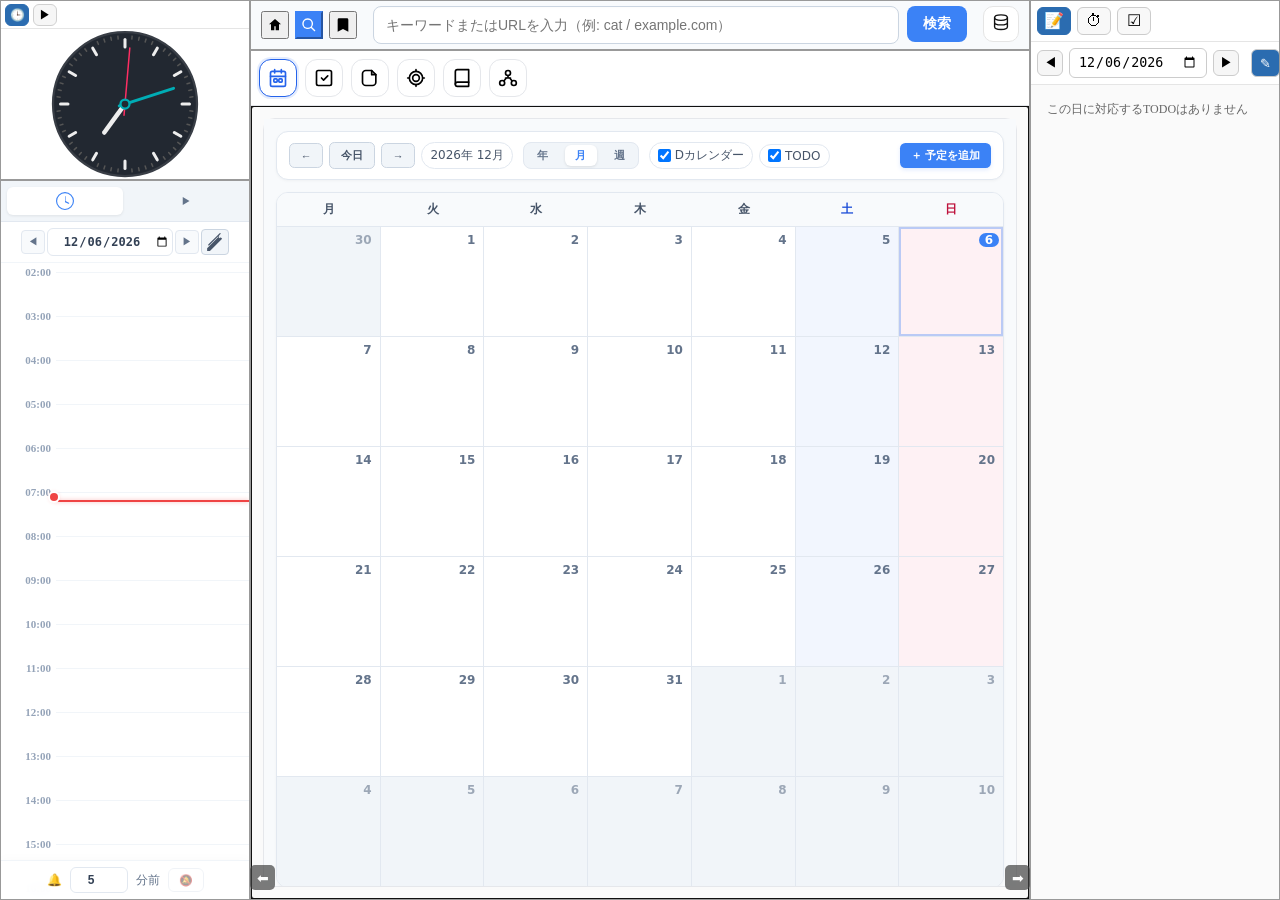
==== index.html @ 236e6b8e "最初のコミット" ====
<!DOCTYPE html>

<html lang="ja">
<head>
<meta charset="utf-8"/>
<title>🍄 WorkSpace 🍄</title>
<meta content="width=device-width, initial-scale=1" name="viewport"/>

<link href="./css/05-data-popover.css" rel="stylesheet"/>
<link href="./css/04-e-frame.css" rel="stylesheet"/>
<link href="./css/03-c-d-frame.css" rel="stylesheet"/>
<link href="./css/02-a-b-frame.css" rel="stylesheet"/>
<link href="./css/01-layout.css" rel="stylesheet"/>
<link href="./css/common-scroll.css" rel="stylesheet"/>
</head>
<body>
<!-- 左（A/B） -->
<div class="sidebar-left">
<!-- Aフレーム：時計／動画 切替 -->
<div class="frame a-frame" id="AFrame">
<div class="a-tabs">
<button class="a-tab active" id="aTabClock" title="時計">🕒</button>
<button class="a-tab" id="aTabVideo" title="動画">▶︎</button>
<div class="a-spacer"></div>
<!-- YouTube コントロール（YouTube時のみ表示/有効化） -->
<div class="player-ctrls" id="ytCtrls">
<!-- 前へ（左向き） -->
<button aria-label="前へ" class="ctrl-btn" id="ytPrev" title="前へ" type="button">
<svg height="14" viewbox="0 0 24 24" width="14"><path d="M6 5h2v14H6V5zm3 7 9 7V5l-9 7z" fill="currentColor"></path></svg>
</button>
<!-- 次へ（右向き） -->
<button aria-label="次へ" class="ctrl-btn" id="ytNext" title="次へ" type="button">
<svg height="14" viewbox="0 0 24 24" width="14"><path d="M18 5h-2v14h2V5zm-3 7-9-7v14l9-7z" fill="currentColor"></path></svg>
</button>
<button aria-label="ループ" class="ctrl-btn" id="ytLoop" title="ループ OFF" type="button">↻</button>
<button aria-label="再読込" class="ctrl-btn" id="ytReload" title="再読込" type="button">⟳</button>
</div>
<!-- 動画URLフォーム（動画タブ時のみ表示） -->
<form autocomplete="off" class="a-vid-form" id="aVidForm">
<input id="aVidUrl" placeholder="動画URL" type="text"/>
<button title="表示" type="submit">表示</button>
</form>
</div>
<div class="a-panels">
<!-- 時計パネル -->
<div class="a-panel" id="panelClock">
<div class="a-panel-inner">
<div class="clock">
<svg aria-label="Analog Clock" class="clock-svg" viewbox="0 0 100 100">
<circle cx="50" cy="50" fill="#222831" r="48" stroke="#393E46" stroke-width="1.5"></circle>
<g id="hour-ticks">
<g transform="translate(50,50)">
<rect fill="#EEEEEE" height="7" rx="1" width="2" x="-1" y="-44"></rect>
<g></g> </g>
</g>
<g id="minute-ticks"></g>
<g class="hands" transform="translate(50,50)">
<rect fill="#EEEEEE" height="28" id="hour-hand" rx="1.5" width="3" x="-1.5" y="-25"></rect>
<rect fill="#00ADB5" height="40" id="minute-hand" rx="1" width="2" x="-1" y="-35"></rect>
<rect fill="#FF2E63" height="46" id="second-hand" rx="0.5" width="1" x="-0.5" y="-38"></rect>
<circle cx="0" cy="0" fill="#222831" r="3" stroke="#00ADB5" stroke-width="1.5"></circle>
</g>
</svg>
</div>
</div>
</div>
<!-- 動画パネル -->
<div class="a-panel" hidden="" id="panelVideo">
<div class="video-wrap" id="aVideoWrap">
<div class="video-box" id="aVideoBox">
<iframe allow="accelerometer; autoplay; clipboard-write; encrypted-media; gyroscope; picture-in-picture; web-share" allowfullscreen="" id="aVideoIframe" referrerpolicy="strict-origin-when-cross-origin" title="Embedded Video"></iframe>
</div>
</div>
</div>
</div>
</div>
<!-- Bフレーム：タブ（動画ブックマーク / タイムスケジュール） -->
<div class="frame" id="BFrame">
<div class="b-tabs">
<button class="b-tab" id="bTabSchedule" title="タイムスケジュール">
<svg fill="currentColor" height="18" viewbox="0 0 16 16" width="18" xmlns="http://www.w3.org/2000/svg">
<path d="M8 3.5a.5.5 0 0 1 .5.5v4l3 1.5a.5.5 0 0 1-.5.866L8 9V4a.5.5 0 0 1 .5-.5z"></path>
<path d="M8 16A8 8 0 1 0 8 0a8 8 0 0 0 0 16zM1 8a7 7 0 1 1 14 0A7 7 0 0 1 1 8z"></path>
</svg>
</button>
<button class="b-tab active" id="bTabVideos" title="動画ブックマーク">
<svg fill="currentColor" height="18" viewbox="0 0 16 16" width="18" xmlns="http://www.w3.org/2000/svg">
<path d="M6 4.5v7l6-3.5-6-3.5z"></path>
</svg>
</button>
</div>
<!-- 動画ブックマーク（Bフレームの中） -->
<div class="b-panel show" id="bPanelVideos">
<div class="vb-head">
<span aria-label="動画ブックマーク" title="動画ブックマーク">🎬</span>
<strong style="font-size:13px;">動画ブックマーク</strong>
<button class="manage-btn" id="openVideoBmManager">管理を開く</button>
</div>
<div class="vb-list" id="bVideoList"></div>
</div>
<!-- タイムスケジュール（Bフレームの中） -->
<div class="b-panel" id="bPanelSchedule">
<div class="timeline-wrap">
<div class="timeline-body">
<div class="timeline-head">
<button class="nav-day" id="tlPrev" title="前の日">◀</button>
<input id="tlDate" type="date"/>
<button class="nav-day" id="tlNext" title="次の日">▶</button>
<div class="head-spacer"></div>
<button class="open-schedule" id="openScheduleEditor" title="予定を入力">
<svg fill="currentColor" height="18" viewbox="0 0 16 16" width="18" xmlns="http://www.w3.org/2000/svg">
<path d="M12.854.146a.5.5 0 0 1 .11.638l-.057.07L2.707 11H2v-.707l10.146-10.147a.5.5 0 0 1 .708 0zM11.207 2L13 3.793 12.207 4.586 10.414 2.793 11.207 2zM1 13.5V16h2.5L14.354 5.146l-2.5-2.5L1 13.5z"></path>
</svg>
</button>
</div>
<div class="timeline-grid" id="tlGrid"><!-- JSで描画 --></div>
<!-- 通知フッター（Bフレーム下部に固定） -->
<div class="timeline-footer" id="tlFooter">
<span aria-hidden="true" class="bell">🔔</span>
<input id="notifyLead" max="120" min="0" step="1" title="何分前に通知するか" type="number" value="5"/>
<span class="unit">分前</span>
<button aria-pressed="true" class="primary" id="notifyToggle" title="通知のオン/オフ">🔔</button>
</div>
</div>
</div>
</div>
</div>
</div>
<!-- 中央（C/D） -->
<div class="center">
<!-- C：検索/ブックマーク -->
<div class="frame frame-c">
<div class="tabs">
<button class="tab" id="tabHome" title="ホーム">
<!-- house icon -->
<svg fill="currentColor" height="16" viewbox="0 0 24 24" width="16" xmlns="http://www.w3.org/2000/svg">
<path d="M12 3l9 8h-3v9h-5v-6H11v6H6v-9H3z"></path>
</svg>
</button>
<button class="tab active" id="tabSearch" title="検索">
<svg fill="currentColor" height="16" viewbox="0 0 24 24" width="16" xmlns="http://www.w3.org/2000/svg">
<path d="M10 2a8 8 0 0 1 6.32 12.906l5.387 5.387-1.414 1.414-5.387-5.387A8 8 0 1 1 10 2zm0 2a6 6 0 1 0 0 12 6 6 0 0 0 0-12z"></path>
</svg>
</button>
<button class="tab" id="tabBm" title="ブックマーク">
<svg fill="currentColor" height="16" viewbox="0 0 24 24" width="16" xmlns="http://www.w3.org/2000/svg">
<path d="M6 2a2 2 0 0 0-2 2v18l8-4 8 4V4a2 2 0 0 0-2-2H6z"></path>
</svg>
</button>
</div>
<!-- 検索モード -->
<div class="search-area" id="searchArea">
<form class="grow" id="searchForm" style="display:flex;gap:8px">
<input id="searchInput" placeholder="キーワードまたはURLを入力（例: cat / example.com）" type="text">
<button type="submit">検索</button>
</input></form>
</div>
<!-- ===== ツールバー追記（HTML） ===== -->
<button aria-controls="cDataPopover" aria-expanded="false" aria-haspopup="true" class="icon-btn" id="cDataBtn" title="データ（バックアップ/共有）">
<!-- データ/スタック風アイコン（22px） -->
<svg aria-hidden="true" height="22" viewbox="0 0 24 24" width="22" xmlns="http://www.w3.org/2000/svg">
<ellipse cx="12" cy="5" fill="none" rx="7" ry="3" stroke="currentColor" stroke-width="1.5"></ellipse>
<path d="M19 5v5c0 1.66-3.13 3-7 3s-7-1.34-7-3V5m14 5v5c0 1.66-3.13 3-7 3s-7-1.34-7-3v-5" fill="none" stroke="currentColor" stroke-width="1.5"></path>
</svg>
</button>
<div aria-modal="false" class="data-popover" hidden="" id="cDataPopover" role="dialog">
<div class="dp-section">
<div class="dp-title">バックアップ &amp; 復元（A案）</div>
<div class="dp-row">
<button aria-label="JSONを書き出し" class="dp-btn" data-act="export">
<span class="dp-icn">⬇</span>
<span>バックアップ</span>
</button>
<button aria-label="JSONから復元" class="dp-btn" data-act="import">
<span class="dp-icn">⬆</span>
<span>復元</span>
</button>
<input accept="application/json" hidden="" id="cImportFile" type="file"/>
</div>
</div>
<div class="dp-section">
<div class="dp-title">クラウド同期（B案）</div>
<div aria-label="同期プロファイル" class="dp-tabs" role="tablist">
<button aria-selected="true" class="dp-tab is-active" data-prof="work" role="tab">仕事</button>
<button aria-selected="false" class="dp-tab" data-prof="private" role="tab">プライベート</button>
</div>
<div class="dp-row">
<button class="dp-btn" data-act="pick">同期フォルダ</button>
<button class="dp-btn" data-act="save">保存</button>
<button class="dp-btn" data-act="load">読み込み</button>
<label class="dp-check"><input data-act="autosave" type="checkbox"/> 自動保存</label>
</div>
<div class="dp-note">選択したフォルダに <code>workspace-data.work.json</code> / <code>workspace-data.private.json</code> を作成します。</div>
</div>
</div>
<!-- ブックマークモード -->
<div class="bm-area grow" id="bmArea">
<div class="bm-rail" id="bmRail"></div>
<button class="manage-btn" id="openManager">管理を開く</button>
</div>
</div>
<!-- D：結果表示 -->
<div class="frame frame-d" id="resultPanel">
<div class="placeholder" id="placeholder">…</div>
<iframe class="result-frame" id="dFrame" src="dframe.html?compact=1"></iframe>
<iframe class="result-frame" id="cseFrame" src="./results.html"></iframe>
<iframe class="result-frame" id="pageFrame"></iframe>
</div>
</div>
<!-- 右（E） -->
<div class="sidebar-right">
<div class="frame" id="EFrame" style="display:grid;grid-template-rows:auto 1fr;overflow:hidden;">
<!-- ヘッダ（◀ 日付 ▶ ✎） -->
<div class="e-head" style="display:flex;align-items:center;gap:6px;padding:6px;border-bottom:1px solid #e5e5e5;background:#fff;position:sticky;top:0;z-index:1">
<button id="todoPrev" style="width:26px;height:26px;border:1px solid #ccc;border-radius:6px;background:#f6f6f6;cursor:pointer" title="前日">◀</button>
<input id="todoDate" style="height:28px;padding:0 8px;border:1px solid #ccc;border-radius:6px" type="date"/>
<button id="todoNext" style="width:26px;height:26px;border:1px solid #ccc;border-radius:6px;background:#f6f6f6;cursor:pointer" title="翌日">▶</button>
<div style="margin-left:auto"></div>
<button id="openTodoEditor" style="height:28px;padding:0 8px;border:1px solid #ccc;border-radius:6px;background:#2b6cb0;color:#fff;cursor:pointer" title="TODO追加">✎</button>
</div>
<!-- タブ：TODO / タイマー -->
<div class="e-tabs">
<button aria-label="TODO" class="e-tab active" id="eTabTodo" title="TODO">📝</button>
<button aria-label="Timer" class="e-tab" id="eTabTimer" title="タイマー">⏱</button>
<button aria-label="Checklist" class="e-tab" id="eTabChecklist" title="チェックリスト">☑</button>
</div>
<!-- TODOパネル（ツールバー＋リスト） -->
<div id="todoPanel" style="display:grid;grid-template-rows:auto 1fr;overflow:auto;background:#fafafa;">
<div class="todo-toolbar">
<button id="todoPrev2" style="width:26px;height:26px;border:1px solid #ccc;border-radius:6px;background:#f6f6f6;cursor:pointer" title="前日">◀</button>
<input id="todoDate2" style="height:28px;padding:0 8px;border:1px solid #ccc;border-radius:6px" type="date"/>
<button id="todoNext2" style="width:26px;height:26px;border:1px solid #ccc;border-radius:6px;background:#f6f6f6;cursor:pointer" title="翌日">▶</button>
<div style="margin-left:auto"></div>
<button id="openTodoEditor2" style="height:28px;padding:0 8px;border:1px solid #ccc;border-radius:6px;background:#2b6cb0;color:#fff;cursor:pointer" title="TODO追加">✎</button>
</div>
<!-- リスト本体（描画先は従来と同じ #todoList のまま） -->
<div id="todoList" style="overflow:auto;padding:8px;background:#fafafa"></div>
</div>
<!-- タイマーパネル（ドーナツ版） -->
<div id="timerPanel" style="display:none;">
<!-- タイマー内モード切替（TODO/タイマー切替の直下） -->
<div class="t-subtabs" id="timerModeTabs">
<button class="subtab active" id="tModeBtnNormal" title="ノーマル">⏱</button>
<button class="subtab" id="tModeBtnPomo" title="ポモドーロ">🍅</button>
<button class="subtab" id="tModeBtnReg" title="登録（順番実行）">📋</button>
</div>
<div class="t-wrap">
<div class="t-progress">
<svg aria-hidden="true" class="t-svg" viewbox="0 0 120 120">
<!-- 外側（全体） -->
<circle class="tp-bg" cx="60" cy="60" id="tpBg" r="52"></circle>
<circle class="tp-fg" cx="60" cy="60" id="tpFg" r="52"></circle>
<!-- 内側（区間）※中心は 60/60 に統一 -->
<circle cx="60" cy="60" fill="none" id="tpInnerBg" r="42" stroke="#eee" stroke-width="6"></circle>
<circle cx="60" cy="60" fill="none" id="tpInnerFg" r="42" stroke="#2b6cb0" stroke-linecap="round" stroke-width="6"></circle>
</svg>
<!-- 中央の3行（全体 / 区間） -->
<div class="t-remaining" id="tRemainWrap">
<div class="t-time-eta" id="tEta"></div> <!-- ← 追加：終了予定時刻 -->
<div class="t-time-main" id="tTimeMain">00:00</div>
<div class="t-time-sub" id="tTimeSub"></div>
</div>
</div>
<div aria-live="polite" id="currentTaskName"></div>
<!-- ポモドーロの状態表示 -->
<div aria-live="polite" class="pomo-status" id="pomoStatus">
<!-- JSで中身を差し込みます -->
</div>
<div class="t-controls">
<input id="tMinutes" max="600" min="0" step="1" type="number" value="25"/>
<button class="primary" id="tStart">開始</button>
<button disabled="" id="tPause">一時停止</button>
<button id="tReset">リセット</button>
</div>
<!-- ポモドーロ設定（🍅の時だけ表示） -->
<div class="t-pomo" id="pomoInputs" style="display:none;gap:8px;align-items:center;margin:0 0 8px;flex-wrap:wrap;">
<label>🔥 作業 <input id="pWork" max="180" min="1" style="width:64px;" type="number" value="25"/> 分</label>
<label>☕ 休憩 <input id="pBreak" max="180" min="1" style="width:64px;" type="number" value="5"/> 分</label>
<label>🔁 回数 <input id="pLoops" max="24" min="1" style="width:64px;" type="number" value="4"/></label>
<!-- ここからロングブレイク -->
<span aria-hidden="true" class="sep"></span>
<label class="switch">
<input id="pLongOn" type="checkbox"/>
            🌙 長休憩を使う
          </label>
<div class="group">
<label>🔄️ セット毎 <input id="pLongEvery" max="24" min="2" style="width:64px;" type="number" value="4"/> 回</label>
<label>🌙 長休憩 <input id="pLongMin" max="180" min="1" style="width:64px;" type="number" value="15"/> 分</label>
</div>
</div>
<!-- ノーマル用プリセット -->
<div class="t-presets">
<button data-min="1">1分</button><button data-min="5">5分</button>
<button data-min="10">10分</button><button data-min="15">15分</button>
<button data-min="25">25分</button><button data-min="45">45分</button>
<button data-min="60">60分</button>
</div>
<div id="regListWrap">
<div id="regToolbar">
<div style="display:flex; gap:6px; align-items:center;">
<button aria-label="行を追加" class="reg-btn icon" id="regAddBtn" title="行を追加">＋</button>
<button aria-label="リストを空にする" class="reg-btn icon" id="regClearBtn" title="リストを空にする">🧹</button>
</div>
<div style="display:flex; gap:6px; align-items:center;">
<span class="t-time-eta" id="regOverallEta"></span>
<button aria-label="JSONエクスポート" class="reg-btn icon" id="regExportBtn" title="JSONエクスポート">⤓</button>
<button aria-label="JSONインポート" class="reg-btn icon" id="regImportBtn" title="JSONインポート">⤒</button>
<input accept="application/json" id="regImportFile" style="display:none" type="file"/>
</div>
</div>
<div aria-label="登録タイマーの予定リスト" id="regList"></div>
<div class="reg-view" id="regView"></div>
</div>
<div class="t-controls" style="justify-content:center; gap:10px;">
<button aria-pressed="false" class="btn-audio" id="tMute" title="ミュート切替">🔊</button>
<input id="tVol" max="1" min="0" step="0.05" style="width:160px" type="range" value="0.9"/>
<label class="voice-toggle"><input id="tVoice" type="checkbox"/> 🗣️ 音声読み上げ</label>
</div>
</div>
</div>
<!-- ★ 追加：チェックリストパネル -->
<div id="checklistPanel" style="display:none;">
<div class="cl-toolbar">
<div class="cl-subtabs">
<button aria-label="使う" class="cl-subtab active" data-clview="use" title="使う">✅</button>
<button aria-label="登録" class="cl-subtab" data-clview="edit" title="登録">✍️</button>
<button aria-label="一覧" class="cl-subtab" data-clview="list" title="一覧">📋</button>
</div>
</div>
<div class="cl-body">
<!-- 使う -->
<div class="cl-section active" id="clViewUse">
<div class="cl-use-head">
<select class="cl-select" id="clSelect"></select>
</div>
<div class="cl-progress">
<div class="cl-perc" id="clPerc">0% 完了</div>
<div class="cl-bar"><i id="clBar"></i></div>
</div>
<div class="cl-items" id="clItems"></div>
<!-- ★ 追加：フッター。右端にリセット -->
<div class="cl-foot">
<button class="cl-btn" id="clResetBtn">リセット</button>
</div>
</div>
<!-- 登録／編集 -->
<div class="cl-section" id="clViewEdit">
<form class="cl-form" id="clForm">
<div class="row">
<label>リストタイトル</label>
<input id="clTitle" placeholder="例）出発前チェック" required="" type="text">
</input></div>
<div class="row">
<label>チェック項目</label>
<div class="items-editor" id="clItemsEditor"></div>
<div class="btns">
<button class="cl-btn" id="clAddRowBtn" type="button">＋ 行を追加</button>
</div>
<div class="cl-note">行の「×」で削除できます。順序は上から順に保存されます。</div>
</div>
<div class="btns">
<button class="cl-btn primary" id="clSaveBtn" type="submit">登録</button>
<button class="cl-btn" id="clCancelEditBtn" type="button">キャンセル</button>
</div>
<input id="clEditingId" type="hidden" value="">
</input></form>
</div>
<!-- 一覧 -->
<div class="cl-section" id="clViewList">
<table class="cl-table" id="clTable">
<!-- ★ 追記：列幅をテーブル側で固定 -->
<colgroup>
<col id="clColTitle"/> <!-- 自動（残り全部） -->
<col id="clColActions" style="width:80px"/> <!-- 右列 固定幅 -->
</colgroup>
<thead>
<tr><th>タイトル</th><th>操作</th></tr>
</thead>
<tbody></tbody>
</table>
</div>
</div>
</div>
</div>
</div>
<!-- サイドバー開閉ボタン（フッター寄せ） -->
<button class="toggle-btn toggle-left" onclick="toggleLeft()">⬅</button>
<button class="toggle-btn toggle-right" onclick="toggleRight()">➡</button>
<!-- 予定編集モーダル -->
<div aria-hidden="true" id="tlEditorModal">
<div aria-label="予定を編集" aria-modal="true" class="modal-card" role="dialog">
<div class="modal-head">
<div>予定を編集</div>
<button class="btn-close" id="tlEditorClose" type="button">閉じる</button>
</div>
<div class="modal-body">
<iframe id="tlEditorFrame" title="予定編集"></iframe>
</div>
</div>
</div>
<!-- === タイムライン編集モーダル === -->
<div id="tlEditOverlay" style="display:none;"></div>
<div id="tlEditModal" style="display:none;">
<div class="m-head">
<strong>予定を編集</strong>
<button id="mCancel" type="button">×</button>
</div>
<div class="m-body">
<div class="m-row"><label>タイトル</label><input id="mTitle" type="text"/></div>
<div class="m-row"><label>開始</label><input id="mStart" step="300" type="time"/></div>
<div class="m-row"><label>終了</label><input id="mEnd" step="300" type="time"/></div>
<div class="m-row"><label>対応時間</label><input id="mDur" placeholder="例: 1:00 / 90" type="text"/></div>
<div class="m-row">
<label>色</label>
<div class="color-controls">
<div class="color-inline">
<input id="mColor" type="color" value="#2b6cb0">
<span aria-hidden="true" class="color-preview" id="mColorPreview"></span>
</input></div>
<div aria-label="候補カラー" class="color-choices" id="mColorChoices" role="group"></div>
</div>
</div>
<div class="m-row"><label>アイコン</label>
<select id="mIcon">
<option value="">（なし）</option>
<option>✍️</option><option>📝</option><option>💬</option><option>📚</option>
<option>☕</option><option>🚆</option><option>❗</option><option>🚗</option>
<option>🍴</option><option>🧹</option><option>🛒</option><option>🏋️</option>
<option>🛁</option><option>💤</option>
</select>
</div>
</div>
<div class="m-actions">
<button class="danger" id="mDelete" type="button">削除</button>
<div style="flex:1"></div>
<button class="primary" id="mSave" type="button">保存</button>
</div>
</div>
<!-- === TODO編集モーダル === -->
<div id="todoModalOverlay" style="display:none;position:fixed;inset:0;background:rgba(0,0,0,.35);z-index:5000"></div>
<div id="todoModal" style="display:none;position:fixed;left:50%;top:50%;transform:translate(-50%,-50%);width:min(520px,92vw);background:#fff;border-radius:12px;border:1px solid #ddd;box-shadow:0 10px 30px rgba(0,0,0,.25);z-index:5001;padding:16px;">
<div style="display:grid;gap:10px;">
<input id="tmTitle" placeholder="タイトル" type="text"/>
<input id="tmStart" placeholder="開始日" type="date"/>
<input id="tmDue" placeholder="〆切" type="date"/>
<div class="tm-row">
<label for="tmIcon">アイコン</label>
<select id="tmIcon">
<option value="">（なし）</option>
<option>✍️</option>
<option>📝</option>
<option>💬</option>
<option>✅</option>
<option>❗</option>
<option>📚</option>
<option>🏠</option>
<option>🧹</option>
<option>🛒</option>
<option>🚗</option>
<option>💡</option>
</select>
</div>
<textarea id="tmMemo" placeholder="メモ" rows="3"></textarea>
<label style="display:flex;gap:8px;align-items:center;">
<input id="tmDone" type="checkbox"/> 完了
      </label>
<div style="display:flex;gap:8px;justify-content:flex-end;">
<button class="danger" id="tmDelete">削除</button>
<button id="tmCancel">キャンセル</button>
<button class="primary" id="tmSave">保存</button>
</div>
</div>
</div>
<!-- ───────── JS：共通（開閉/検索/ブックマーク）───────── -->


<!-- ───────── JS：Aフレーム（時計/動画＋前/次）───────── -->



<!-- Bフレーム：機能切り替え（完全置き換え版／競合なし） -->







<script src="./js/01-core.js"></script>
<script src="./js/02-a-frame.js"></script>
<script src="./js/03-b-schedule.js"></script>
<script src="./js/04-d-frame-router.js"></script>
<script src="./js/05-b-tabs.js"></script>
<script src="./js/06-e-todo.js"></script>
<script src="./js/07-e-timer.js"></script>
<script src="./js/08-e-tabs.js"></script>
<script src="./js/09-c-data.js"></script>
<script src="./js/07-b-videos-sync.js"></script>
</body>
</html>
---- css/05-data-popover.css ----
/*Cフレーム エクスポート＆インポートボタン */
    .icon-btn{ display:inline-flex; align-items:center; justify-content:center; width:36px; height:36px; padding:0; margin-left:8px; border:1px solid var(--line,#e5e5e5); background:var(--card,#fff); color:#111; border-radius:10px; cursor:pointer; }
    .icon-btn:hover{ background:var(--bg,#f7f7f8); }


    .data-popover{ position:absolute; z-index:1000; min-width:320px; max-width:420px; background:var(--card,#fff); border:1px solid var(--line,#e5e5e5); border-radius:12px; box-shadow:0 10px 24px rgba(0,0,0,.12); padding:10px; }
    .dp-section{ padding:8px; border-radius:10px; }
    .dp-section + .dp-section{ border-top:1px dashed var(--line,#e5e5e5); }
    .dp-title{ font-size:12px; color:#666; margin-bottom:6px; }
    .dp-row{ display:flex; flex-wrap:wrap; gap:6px; align-items:center; }
    .dp-btn{ padding:6px 10px; border:1px solid var(--line,#e5e5e5); background:var(--card,#fff); border-radius:8px; cursor:pointer; display:inline-flex; align-items:center; gap:6px; }
    .dp-btn:hover{ background:var(--bg,#f7f7f8); }
    .dp-check{ display:flex; align-items:center; gap:6px; padding:4px 6px; }
    .dp-tabs{ display:flex; gap:6px; margin-bottom:6px; }
    .dp-tab{ padding:4px 8px; border:1px solid var(--line,#e5e5e5); border-radius:8px; background:var(--card,#fff); cursor:pointer; }
    .dp-tab.is-active{ outline:2px solid var(--accent,#2b6cb0); }
    .dp-note{ margin-top:6px; font-size:11px; color:#666; }
---- css/04-e-frame.css ----
/* === Eフレーム：TODOリスト === */
  #EFrame #todoList .todo-row{
    grid-template-columns: 22px 1fr 30px !important;  /* ✔ / 本文(3行) / → */
    align-items: start !important;
  }

  #EFrame #todoList .todo-main{
    display: grid !important;
    grid-template-rows: auto auto auto !important;  /* 1:タイトル 2:〆切 3:メモ */
    row-gap: 2px !important;
    min-width: 0 !important;   /* 省略記号が効くように */
  }

  #EFrame #todoList .todo-title-line,
  #EFrame #todoList .todo-due-line,
  #EFrame #todoList .todo-memo-line{
    overflow: hidden !important;
    white-space: nowrap !important;
    text-overflow: ellipsis !important; /* 末尾で見切る */
    min-width: 0 !important;
  }

  /* 行ごとの見た目 */
  #EFrame #todoList .todo-title-line{
    display: flex !important;
    align-items: center !important;
    gap: 6px !important;
    font-size: 13px !important;
    color: #111 !important;
    line-height: 1.3 !important;
    font-weight: 600 !important;
  }
  #EFrame #todoList .todo-ico{ flex: 0 0 18px !important; text-align: center !important; }
  #EFrame #todoList .todo-title-text{ flex: 1 1 auto !important; min-width: 0 !important; }

  #EFrame #todoList .todo-due-line{ font-size: 12px !important; color:#555 !important; }
  #EFrame #todoList .todo-memo-line{ font-size: 12px !important; color:#666 !important; }
  #EFrame #todoList .todo-row.todo-done{
  opacity: 0.55;
  }
  #EFrame #todoList .todo-row.todo-done {
    opacity: 0.6;                /* 少し薄く */
  }
  #EFrame #todoList .todo-row.todo-done .todo-title-text,
  #EFrame #todoList .todo-row.todo-done .todo-due-line,
  #EFrame #todoList .todo-row.todo-done .todo-memo-line {
    text-decoration: line-through;  /* 取り消し線 */
  }
  .todo-row.todo-done .todo-title-text{ text-decoration: line-through; color:#888; }
  .todo-row.todo-done .todo-due-line{ color:#aaa; }

  /* 〆切が今日 */
  #EFrame #todoList .todo-due-line.due-today {
    color: #d35400 !important;/* オレンジ */
  }

  /* 〆切を過ぎている */
  #EFrame #todoList .todo-due-line.due-overdue {
    color: #c0392b !important;   /* 赤 */
    font-weight: bold;
  }

  /* TODOパネル全体＝上:ツールバー / 下:リスト */
#EFrame #todoPanel{
  display: grid;
  grid-template-rows: auto 1fr;
  height: 100%;
  min-height: 0;                 
  overflow: hidden !important;   /* ★ パネルはスクロールさせない */
}

/* リスト本体をスクロール対象に */
#EFrame #todoList{
  overflow: auto;
  min-height: 0;                 /* ★ gridの子はこれ大事 */
  max-height: 100%;
  -webkit-overflow-scrolling: touch; /* スマホの慣性スクロール */
  scrollbar-gutter: stable; 
  scrollbar-width: thin;                 /* ← Firefox 用 */
  scrollbar-color: #bbb transparent;     /* ← Firefox 用（つまみ色 / 背景） */
}

/* WebKit系（Chrome, Edge, Safari）用 */
#EFrame #todoList::-webkit-scrollbar {
  width: 4px;                            /* ← 太さ：ここを調整（例: 4〜8px） */
}

#EFrame #todoList::-webkit-scrollbar-thumb {
  background-color: #bbb;                /* ← つまみ色 */
  border-radius: 4px;                    /* ← 丸み */
}

#EFrame #todoList::-webkit-scrollbar-thumb:hover {
  background-color: #999;                /* ← ホバー時 */
}

#EFrame #todoList::-webkit-scrollbar-track {
  background: transparent;               /* ← 背景透明（狭く見える） */
}
  /* === TODO編集モーダル === */
  #todoModalOverlay{
    position:fixed; inset:0; background:rgba(0,0,0,.35);
    display:none; z-index:5000;
  }
  #todoModal{
    position:fixed; inset:auto; left:50%; top:50%;
    transform:translate(-50%,-50%);
    width:min(680px, 92vw); max-height:80vh; overflow:auto;
    background:#fff; border:1px solid #ddd; border-radius:12px;
    box-shadow:0 10px 30px rgba(0,0,0,.25);
    display:none; z-index:5001; padding:16px;
    box-sizing:border-box;
  }
  #todoModal .tm-head{ display:flex; align-items:center; gap:8px; padding:6px 2px 10px; border-bottom:1px solid #eee; }
  #todoModal .tm-head strong{ font-size:14px; }
  #todoModal .tm-body{ display:grid; gap:10px; padding:12px 2px; }
  #todoModal .tm-row{ display:grid; grid-template-columns:120px 1fr; align-items:center; gap:8px; }
  #todoModal input[type="text"],
  #todoModal input[type="date"],
  #todoModal select,
  #todoModal textarea{
    width:100%; height:34px; padding:0 10px; border:1px solid #ccc; border-radius:8px; font-size:14px; box-sizing:border-box;
  }
  #todoModal textarea{ height:200px; padding:8px 10px; resize:vertical; }
  #todoModal .tm-actions { 
    display: flex; 
    gap: 10px; 
    align-items: center; 
    padding-top: 12px; 
    border-top: 1px solid #eee; 
  }
  #todoModal button,
  #todoModal .btn {
    height: 36px;
    padding: 0 14px;
    border-radius: 10px;           /* ← 丸角を少し強めに */
    font-size: 14px;
    line-height: 1;
    cursor: pointer;
    transition: box-shadow .12s ease, transform .04s ease, background-color .12s ease, border-color .12s ease;
    border: 1px solid #d0d5dd;
    background: #f7f7f8;
    color: #222;
  }
  /* バリアント */
  #todoModal .primary, #tmSave {
    background: #2b6cb0;
    border-color: #2b6cb0;
    color: #fff;
  }
  #todoModal .ghost, #tmCancel {
    background: #fff;
    border-color: #d0d5dd;
    color: #333;
  }
  #todoModal .danger, #tmDelete {
    background: #fff;
    color: #c0392b;
    border-color: #c0392b;
  }
　#todoModal select#tmIcon {
  height: 34px;
  padding: 0 10px;
  border: 1px solid #ccc;
  border-radius: 8px;
  width: 100%;
  box-sizing: border-box;
  }

  /* 1行固定（折り返さない） */
  .one-line {
    white-space: nowrap;
    overflow: hidden;
    text-overflow: ellipsis;
  }

  /* 横スクロール用のビューポート */
  .marquee-viewport {
    position: relative;
    overflow: hidden;
  }

  /* 小さい親タイトル（ヒント）にも同じ見た目を適用 */
  .todo-parent-hint {
    font-size: 11px;
    line-height: 1.2;
    color: #6b7280;
    margin-bottom: 2px;
  }

  /* トラック */
  .marquee-track {
    display: inline-block;
    will-change: transform;
    backface-visibility: hidden;
    transform: translateZ(0); /* GPUで安定 */
  }

  /* タイトルがはみ出してスクロールになる時だけ、2枚のあいだに1文字ぶんの余白 */
  .marquee-viewport.is-marquee .marquee-copy {
    padding-right: 2em; /* 1文字=1em。半角1文字なら 0.5em や 1ch でもOK */
  }

    /* === Cフレーム：フォルダボタンを必ず“従来の丸 pill 形状”に固定（強制復元）=== */
    #bmArea #bmRail .bm-folder-btn{
      display:inline-flex !important;
      align-items:center !important;
      gap:6px !important;
      height:30px !important;
      padding:4px 10px !important;
      border:1px solid #d0d0d0 !important;
      border-radius:999px !important;       /* ← ここが肝（pill 形） */
      background:#fff !important;
      cursor:pointer !important;
      white-space:nowrap !important;
      box-shadow:none !important;
    }
    #bmArea #bmRail .bm-folder-btn .name{
      max-width:140px !important;
      overflow:hidden !important;
      text-overflow:ellipsis !important;
      display:inline-block !important;
      vertical-align:bottom !important;
    }
    #bmArea #bmRail .bm-folder-btn .caret{
      font-size:11px !important;
      opacity:.7 !important;
    }

    /* Cフレーム専用の上書き（検索ボタンのデザインに勝つ） */
    #searchArea #cDataBtn{
      all: unset;               /* 既存のボタン系リセット */
      display:inline-flex;
      align-items:center;
      justify-content:center;
      width:36px; height:36px;
      box-sizing: border-box;
      background: var(--card, #fff);
      color:#111;               /* アイコンの線色（currentColor） */
      border:1px solid var(--line, #e5e5e5);
      border-radius:10px;
      cursor:pointer;
      margin-left:8px;
    }
    #searchArea #cDataBtn:hover{ background: var(--bg, #f7f7f8); }
    #searchArea #cDataBtn:active{ transform: translateY(1px); }

    #searchArea #cDataBtn svg{
      width:22px; height:22px;
      stroke: currentColor; fill: none; /* 念押し */
    }


    /* === Eフレーム：タブ（TODO / タイマー） === */
    /* --- Eフレーム全体の器 --- */
    #EFrame{
      height: 100%;
      display: grid;
      grid-template-rows: auto 1fr;  /* 上=タブ/ツールバー, 下=本文 */
      min-height: 0;                 /* ★ これが無いと子がはみ出す */
    }

    #EFrame .e-tabs{
      display:flex; gap:6px; padding:6px;
      border-bottom:1px solid #e5e5e5; background:#fff;
      position:sticky; top:0; z-index:1;
    }
    #EFrame .e-tab{
      width:34px; height:28px; padding:0;
      display:flex; align-items:center; justify-content:center;
      border:1px solid #ccc; border-radius:6px; background:#f8f8f8; cursor:pointer;
      font-size:16px; line-height:1;
    }
    #EFrame .e-tab.active{ background:#2b6cb0; color:#fff; border-color:#2b6cb0; }

    /* === タイマーパネル === */
    #timerPanel{ overflow:auto; padding:12px; background:#fafafa; position: relative; }
    #timerPanel .t-controls{ display:flex; gap:8px; align-items:center; justify-content:center; flex-wrap:wrap; }
    #timerPanel .t-controls input[type="number"]{
      width:86px; height:36px; padding:0 8px; border:1px solid #ccc; border-radius:8px; font-size:14px;
    }
    #timerPanel .t-controls button, #timerPanel .t-presets button{
      height:36px; padding:0 12px; border:1px solid #d0d0d0; border-radius:8px; background:#fff; cursor:pointer;
    }
    #timerPanel .t-controls button.primary{ background:#2b6cb0; color:#fff; border-color:#2b6cb0; }
    #timerPanel .t-presets{ display:flex; gap:6px; justify-content:center; flex-wrap:wrap; }
    #timerPanel .t-note{ font-size:12px; color:#666; text-align:center; }

    /* === タイマー：ドーナツ表示 === */
    #timerPanel .t-wrap{
      max-width:100%;
      margin:8px auto;
      display:grid;
      gap:14px;
      place-items:center;       /* 中央寄せ */
    }
    #timerPanel .t-progress{
      width:100%;
      max-width:220px;
      aspect-ratio:1/1;
      margin:6px 0;
      position:relative;
      z-index:0;                 /* 最背面 */
      pointer-events:none;       /* ← 全部まとめて透過 */
    }
    
    #timerPanel .t-progress * ,
    #timerPanel .t-svg,
    #timerPanel #tpBg,
    #timerPanel #tpFg,
    #timerPanel #tpInnerBg,
    #timerPanel #tpInnerFg,
    #timerPanel .t-remaining{
      pointer-events:none !important;
      z-index:0 !important;
    }

    /* ボタン類は確実にクリックを通す（保険） */
    #timerPanel .t-wrap > *:not(.t-progress),
    #timerPanel .t-controls,
    #timerPanel .t-presets,
    #timerPanel .t-subtabs,
    #timerPanel #pomoInputs,
    #timerPanel .pomo-status{
      position:relative !important;
      z-index:10 !important;
      pointer-events:auto !important;
    }

    #timerPanel .t-svg{
      display:block;
      width:100%;
      height:100%;
      transform:rotate(-90deg); /* 12時スタート */
    }
    #timerPanel .tp-bg{ fill:none; stroke:#eee; stroke-width:12; }
    #timerPanel .tp-fg{ fill:none; stroke:#2b6cb0; stroke-width:12; stroke-linecap:round; transition: stroke .25s linear, stroke-dasharray .2s linear; }

    /* 中央の2行テキスト（位置調整はそのまま活かす） */
    #timerPanel .t-remaining{
      position:absolute; inset:0;
      display:flex; flex-direction:column; align-items:center; justify-content:center;
      text-align:center; pointer-events:none;
    }
    #timerPanel .t-time-main{ font-size:30px; font-weight:800; line-height:1; margin:0; }
    #timerPanel .t-time-sub{ margin-top:6px; font-size:16px; font-weight:700; color:#666; line-height:1.1; opacity:.9; }
    #timerPanel .t-time-sub:empty{ display:none; }

    /* 🍅のときはサブ行を“少し大きく” */
    #timerPanel.pomo-on .t-time-sub{ font-size:16px; }  /* お好みで14〜18に調整可 */

    /* フラッシュ */
    #timerPanel .t-finished .t-time-main{ animation:tflash .7s ease-in-out 4; }
    @keyframes tflash{ 0%,100%{ background:transparent; } 50%{ background:#fff3f0; } }

    /* 旧Eフレームのヘッダは非表示（新ツールバーをTODOパネル内に設置） */
    .sidebar-right .e-head{ display:none !important; }

    /* TODOパネルのレイアウト（ツールバー＋リスト） */
    #todoPanel{ display:grid; grid-template-rows:auto 1fr; overflow:auto; background:#fafafa; }
    #todoPanel .todo-toolbar{
      display:flex; align-items:center; gap:6px; padding:6px;
      background:#fff; border-bottom:1px solid #e5e5e5; position:sticky; top:0; z-index:1;
    }

    /* オーディオUI */
    #timerPanel .btn-audio{
      width:36px; height:36px; border:1px solid #d0d0d0; border-radius:8px;
      background:#fff; cursor:pointer; line-height:1; display:inline-flex; align-items:center; justify-content:center;
    }
    #timerPanel .btn-audio.muted{ color:#e74c3c; }

    /* ミュート時にボリュームバーをグレーアウト */
    #timerPanel .t-controls.muted #tVol,
    #timerPanel #tVol.muted{
      filter: grayscale(1) brightness(.95);
      opacity:.55;
    }

    /* 二重ドーナツ：内側は細く＆薄く */
    #tpInnerBg { stroke-width:6; opacity:.5; }
    #tpInnerFg { stroke-width:5; opacity:.6; }  /* ★外側より細い＆薄い */
    #tpFg      { stroke-width:10; }

    /* 🍅時にノーマル用のUIを隠す */
    #timerPanel.pomo-on #tMinutes{ display:none; }
    #timerPanel.pomo-on .t-presets{ display:none; }

    /* サブタブ（⏱ / 🍅） */
    .t-subtabs{
      display:flex; gap:6px; align-items:center;
      padding:6px 6px 2px; background:#fff;
    }
    .t-subtabs .subtab{
      width:28px; height:28px; display:flex; align-items:center; justify-content:center;
      border:1px solid #ccc; border-radius:6px; background:#f6f6f6; cursor:pointer;
      font-size:16px; line-height:1;
    }
    .t-subtabs .subtab.active{
      background:#2b6cb0; color:#fff; border-color:#2b6cb0;
    }

    /* ポモドーロ用の入力行を他UIに合わせる */
    #pomoInputs{
      display:none; /* JSで切替 */
      gap:8px; align-items:center; justify-content:center; flex-wrap:wrap;
    }
    #pomoInputs label{
      display:inline-flex; align-items:center; gap:6px;
      background:#fff; border:1px solid #d0d0d0; border-radius:8px; padding:6px 8px;
      font-size:14px; color:#333;
    }
    #pomoInputs input[type="number"]{
      width:86px; height:32px; padding:0 8px; border:1px solid #ccc; border-radius:6px; font-size:14px; background:#fff;
    }

    /* ポモドーロ時にノーマル用UIを隠す */
    #timerPanel.pomo-on #tMinutesWrap{ display:none !important; }
    #timerPanel.pomo-on .t-presets{ display:none !important; }

    /* ノーマル時は内側ドーナツを隠す（保険） */
    #timerPanel:not(.pomo-on) #tpInnerBg,
    #timerPanel:not(.pomo-on) #tpInnerFg{ display:none; }

    /* ===== ポモドーロの状態ピル ===== */
    #timerPanel .pomo-status{
      display:none;              /* 既定は隠す（pomo-on時に表示） */
      gap:8px;
      align-items:center;
      justify-content:center;
      margin:2px 0 8px;
      font-weight:700;
    }
    #timerPanel.pomo-on .pomo-status{ display:flex; }

    #timerPanel .pomo-status .state{
      padding:4px 10px;
      border-radius:999px;
      border:1px solid #dcdcdc;
      background:#fff;
      font-size:12.5px;
      line-height:1;
    }
    #timerPanel .pomo-status.work  .state{ background:#eaf2ff; border-color:#c9dfff; color:#2b6cb0; font-size:15px;} /* 作業 */
    #timerPanel .pomo-status.break .state{ background:#eaf9f1; border-color:#bfead4; color:#1b7f46; font-size:15px; } /* 休憩 */

    #timerPanel .pomo-status .loop{
      padding:3px 8px;
      border-radius:999px;
      border:1px solid #e4e4e4;
      background:#fff;
      color:#666;
      font-size:15px;
      line-height:1;
    }

    /* 🍅のときにノーマル用プリセットは隠す（残っていた対策） */
    #timerPanel.pomo-on .t-presets{ display:none !important; }

    /* ETA（終了予定時刻）*/
      #timerPanel .t-time-eta{
        font-size:11px; color:#888; line-height:1; margin-bottom:4px;
      }

    /* ポモドーロ中でも少しだけ大きめにしたい場合（任意） */
    #timerPanel.pomo-on .t-time-eta{
      font-size: 13px;
    }

    /* ---- ロングブレイクUIの小物 ---- */
    #pomoInputs .sep{ width:100%; height:0; border-top:1px dashed #e5e5e5; margin:2px 0 4px; }
    #pomoInputs .switch{
      display:inline-flex; align-items:center; gap:6px;
      background:#fff; border:1px solid #d0d0d0; border-radius:8px; padding:6px 8px;
      font-size:14px;
    }
    /* 長休憩ブロックの基本レイアウト */
    #pomoInputs .group{
      display:flex;
      gap:8px;
      align-items:center;
    }
    #pomoInputs input[type="checkbox"]{ accent-color:#2b6cb0; }
    
    /* ✅ 長め休憩 OFF のときは、該当ラベルだけ畳む（:has を使う） */
    #pomoInputs:not(.use-long) .group{
      display:none !important;
    }

    /* ついでに中央寄せはそのまま維持 */
    #pomoInputs {
      display: flex;              /* JSでpomo-on時に見える想定 */
      gap: 8px;
      align-items: center;
      justify-content: center;    /* ★中央寄せ */
      flex-wrap: wrap;
    }

    /* .group を“ラッパ無し”扱いにして、子要素（何セット毎／長め休憩）を親の中央寄せに従わせる */
    #pomoInputs .group { display: contents; }

    /* 🍅モードのときは p omoInputs を確実に表示（inline の display:none を打ち消す） */
    #timerPanel.pomo-on #pomoInputs{
      display:flex !important;
      gap:8px;
      align-items:center;
      justify-content:center;   /* 中央寄せ */
      flex-wrap:wrap;
    }
    
    /* ====== 登録タイマー（リスト実行） ====== */
    #timerPanel.reg-on #pomoInputs{ display:none !important; }   /* 登録モードでは🍅UIは隠す */

    #timerPanel.reg-on #regListWrap{ display:block; }

    #regListWrap{
      display:none;
      width:100%;
      max-width:100%;
      box-sizing:border-box;
      margin:4px 0 0;          /* 中央寄せ不要・幅はEフレームいっぱい */
      background:#fff;
      border:1px solid #e5e5e5;
      border-radius:10px;
      padding:8px;
      overflow:hidden;         /* 横スクロール抑止 */
    }
    #regToolbar{
      display:flex; gap:6px; align-items:center; justify-content:space-between; margin-bottom:6px;
    }
    #regAddBtn, .reg-btn{
      height:28px; padding:0 10px; border:1px solid #ccc; border-radius:6px; background:#f8f8f8; cursor:pointer;
    }
    #regList{
      display:grid;
      gap:6px;
      width:100%;
      box-sizing:border-box;
    }
    
    /* 行レイアウト：タイトル広く、分は極小、操作は最小 */
    .reg-row{
      display:grid;
      grid-template-columns: 1fr 42px 46px; /* タイトル / 分 / 操作 */
      gap:4px;                               /* 隙間をさらに詰める */
      align-items:center;
      padding:6px;
      border:1px solid #eee;
      border-radius:8px;
      background:#fafafa;
      width:100%;
      box-sizing:border-box;
    }

    /* タイトルは見やすく（高さ↑、文字サイズ↑） */
    .reg-row input[type="text"]{
      height:26px;                /* 24→26 */
      padding:0 8px;              /* 余白を少し増やす */
      border:1px solid #ccc;
      border-radius:6px;
      min-width:0;
      font-size:13px;             /* 12→13 */
    }

    /* 分入力はさらに小型化 */
    .reg-row input[type="number"]{
      width:42px;                 /* 48→42 */
      height:22px;                /* 24→22 */
      padding:0 4px;              /* 余白を減らす */
      border:1px solid #ccc;
      border-radius:6px;
      font-size:11px;             /* 12→11 */
    }

    /* 操作ボタン：もっと小さく＆中央揃え、隙間も詰める */
    .reg-ops{
      display:flex;
      gap:2px;                    /* 3→2 */
      justify-content:flex-end;
    }
    
    .reg-ops button{
      width:16px;                 /* 18→16 */
      height:16px;                /* 18→16 */
      border:1px solid #ccc;
      border-radius:5px;          /* 6→5（密度感UP） */
      background:#fff;
      cursor:pointer;
      display:flex; align-items:center; justify-content:center;
      font-size:10px;             /* 11→10 */
      line-height:1;
    }


    .reg-eta{
      grid-column:1 / -1;
      font-size:10.5px;
      color:#666;
      margin-top:2px;
      padding-left:2px;
    }

    /* 「いま対応中の予定名」をドーナツ下に表示 */
    #currentTaskName{
      font-weight:700;
      font-size:13px;
      color:#333;
      text-align:center;
      margin-top:-2px;
      max-width:100%;
      overflow:hidden; text-overflow:ellipsis; white-space:nowrap;
    }

    /* 登録モードの内側リングは活かす（区間用） */
    #timerPanel.reg-on #tpInnerBg,
    #timerPanel.reg-on #tpInnerFg{ display:block !important; }

    /* サブタブ（⏱/🍅/📋）の新アイコン揃え */
    #timerModeTabs .subtab{ width:28px; height:28px; }

    /* === 登録モードのUI整理 === */
    #timerPanel.reg-on #pomoInputs,
    #timerPanel.reg-on .pomo-status,
    #timerPanel.reg-on .t-presets,          /* ノーマルのプリセット */
    #timerPanel.reg-on #tMinutes {           /* ノーマルの分入力 */
      display: none !important;
    }

    /* 既存：登録UI表示切替の強化 */
    #regListWrap{ display:none; width:100%; max-width:100%; }
    #timerPanel.reg-on #regListWrap{ display:block; }

    /* はみ出し防止（Eフレーム幅にフィット） */
    #regListWrap { overflow:hidden; }
    #regList { display:grid; gap:6px; }

    /* 行のコンパクト化（250px幅を想定） */
    .reg-row{
      display:grid;
      grid-template-columns: 1fr 35px 66px; /* タイトル / 分 / 操作 */
      gap:3px; align-items:center;
      padding:6px; border:1px solid #eee; border-radius:8px; background:#fafafa;
      width:100%;
      box-sizing:border-box;
    }
    .reg-row input[type="text"]{
      height:22px; padding:0 5px; border:1px solid #ccc; border-radius:6px; min-width:0;
      font-size:12px;
    }
    .reg-row input[type="number"]{
      width:30px; height:22px; padding:0 6px; border:1px solid #ccc; border-radius:6px; font-size:12px;
    }

    /* 操作ボタンを小さく */
    .reg-ops{ display:flex; gap:2px; justify-content:flex-end; }
    .reg-ops button{
      width:18px; height:22px; border:1px solid #ccc; border-radius:6px; background:#fff; cursor:pointer;
      font-size:12px; line-height:1;
    }

    /* 各行の終了見込みを細字で */
    .reg-eta{ grid-column:1 / -1; font-size:10.5px; color:#666; margin-top:2px; }

    /* ツールバーのボタンをアイコン基調・小さめに */
    #regToolbar{
      display:flex;
      gap:6px;
      align-items:center;
      justify-content:space-between;
      margin:6px 0;
    }
    #regToolbar .reg-btn{
      height:22px;             /* 24→22px */
      padding:0 6px;           /* 小さめ */
      border:1px solid #ccc;
      border-radius:6px;
      background:#f6f6f6;
      font-size:11px;          /* 文字を小さく */
      line-height:1;
    }
    #regToolbar .reg-btn.icon{
      width:22px;              /* 完全アイコン用 */
      padding:0;
      text-align:center;
    }

    /* いまの予定名（ドーナツ下） */
    #currentTaskName{ font-weight:700; font-size:13px; color:#333; text-align:center; margin-top:-2px; }

    /* サブタブのアクティブ色が複数付かないよう保険（JSでも修正） */
    #timerModeTabs .subtab.active{ background:#2b6cb0; color:#fff; border-color:#2b6cb0; }

    /* 表示専用ビューは通常は非表示、実行中のみ出す */
    #regView{
      width:100%;
      max-width:560px;  /* regListWrap に合わせる */
      margin:4px auto 0;
      background:#fff;
      border:1px solid #e5e5e5;
      border-radius:10px;
      padding:6px 8px;
      box-sizing:border-box;
      display:none; margin-top:6px;
    }

    .reg-view .rv-item{
      display:grid;
      grid-template-columns: 1fr auto;
      gap:6px; padding:6px 8px;
      border:1px solid #eee; border-radius:8px; background:#fafafa;
      margin-bottom:4px;
    }

    .reg-view .rv-item.is-current{
      background:#e8f1fb; border-color:#b6d2f5; font-weight:600; font-size: 12px;
    }
    .reg-view .rv-title{
      font-weight:600;
      display:-webkit-box;
      -webkit-line-clamp:2;      /* ← 表示する行数を2行に指定 */
      -webkit-box-orient:vertical;
      overflow:hidden;
      text-overflow:ellipsis;
      white-space:normal;         /* ← nowrap を解除 */
      line-height:1.3;            /* ← 行間の微調整（お好みで） */
    }
    .reg-view .rv-time{ opacity:.7; }

    #timerPanel.is-running #regView { display:block; }

    /* 実行中クラスで切り替え（保険として明示） */
    #timerPanel.reg-on.is-running #regToolbar,
    #timerPanel.reg-on.is-running #regList { display:none !important; }
    #timerPanel.reg-on.is-running #regView { display:block !important; }

    /* 表示専用の各行 */
    .reg-view-item{
      display:flex;
      align-items:center;
      gap:8px;
      padding:4px 6px;
      border-bottom:1px dashed #eee;
      border-radius:6px;
      font-size:13px; color:#333;
      line-height:1.2;
      /* 250px想定のはみ出し防止 */
      white-space:nowrap; overflow:hidden; text-overflow:ellipsis;
      border:1px solid #f0f0f0;
      background:#fff;
    }

    #regView .rv-item:last-child{ border-bottom:none; }
    #regView .rv-time{ margin-left:auto; font-variant-numeric: tabular-nums; color:#666; font-size:12px; }
    #regView .rv-item.is-current{
      background: #fff8e6;
      border-radius:6px;
      outline: 1px solid #f3d08b;
      font-weight:700;
    }

    /* “今の対応中” 強調 */
    .reg-view-item.active{
      background:#eaf2ff;
      border-left:3px solid #2b6cb0;
      font-weight:700;
    }

    /* タイトル下の現在タスク名も少し強調（任意） */
    #currentTaskName{
      font-weight:800;
      font-size:14px; /* お好みで 15 に */
    }

    #regView .rv-item { display:flex; justify-content:space-between; gap:6px; padding:4px 6px; }
    #regView .rv-item.is-current { background:#eef6ff; border-left:3px solid #2b6cb0; }
    #regView .rv-right { text-align:right; display:grid; }
    #regView .rv-eta { font-size:11px; opacity:.8; }

    .voice-toggle{ font-size: 14px; text-align:center;}

    /* === チェックリスト：パネル＆UI（Eフレーム専用） === */
    #checklistPanel{ display:grid; grid-template-rows:auto 1fr; overflow:auto; background:#fafafa; }
    #checklistPanel .cl-toolbar{
      display:flex; align-items:center; gap:6px; padding:6px;
      background:#fff; border-bottom:1px solid #e5e5e5; position:sticky; top:0; z-index:1;
    }

    /* 使う：リスト下のフッター（右寄せ） */
    #checklistPanel .cl-foot{
      margin-top:8px;
      display:flex;
      justify-content:flex-end;
    }
    #checklistPanel .cl-subtabs{ display:flex; gap:6px; align-items:center; }
    
    #checklistPanel .cl-subtab{
      height:28px; padding:0 10px; display:flex; align-items:center; justify-content:center;
      border:1px solid #ccc; border-radius:6px; background:#f6f6f6; cursor:pointer; font-size:13px;width:32px; height:28px; padding:0; font-size:16px;
    }
    #checklistPanel .cl-subtab.active{ background:#2b6cb0; color:#fff; border-color:#2b6cb0; }

    /* 2-2 「使う」：チェック済みの視覚 */
    #checklistPanel .cl-item.done .txt{
      color:#7a7a7a;
      text-decoration: line-through;
      opacity:.9;
    }

    /* 2-3 進捗100%で色変更 */
    #checklistPanel .cl-progress.complete .cl-bar > i{
      background:#1b7f46; /* 緑系 */
    }
    #checklistPanel .cl-progress.complete .cl-perc{
      color:#1b7f46;
    }

    /* 2-4 リセットボタンの差別化 */
    #checklistPanel #clResetBtn{
      background:#fff7e6;
      border-color:#ffd199;
      color:#a24b00;
    }
    #checklistPanel #clResetBtn:hover{
      background:#ffedd2;
    }

    #checklistPanel .cl-body{ padding:10px; overflow:auto; }
    #checklistPanel .cl-section{ display:none; }
    #checklistPanel .cl-section.active{ display:block; }

    #checklistPanel .cl-use-head{ display:flex; flex-wrap:wrap; gap:8px; align-items:center; margin-bottom:8px; }
    #checklistPanel select.cl-select{
      min-width:220px; height:34px; padding:0 10px; border:1px solid #ccc; border-radius:8px; background:#fff; font-size:14px;
    }
    #checklistPanel button.cl-btn{
      height:34px; padding:0 12px; border:1px solid #d0d0d0; border-radius:8px; background:#fff; cursor:pointer; font-size:13px;
    }
    #checklistPanel button.cl-btn.primary{ background:#2b6cb0; color:#fff; border-color:#2b6cb0; }

    #checklistPanel .cl-progress{ display:grid; gap:6px; margin:6px 0 12px; }
    #checklistPanel .cl-progress .cl-perc{ font-weight:700; font-size:14px; color:#333; }
    #checklistPanel .cl-progress .cl-bar{ height:10px; border-radius:999px; background:#e9eef6; overflow:hidden; border:1px solid #dfe6f1; }
    #checklistPanel .cl-progress .cl-bar > i{ display:block; height:100%; width:0%; background:#2b6cb0; transition:width .2s ease; }

    #checklistPanel .cl-items{ display:grid; gap:6px; }
    #checklistPanel .cl-item{
      display:flex; gap:8px; align-items:flex-start; background:#fff; border:1px solid #e6e6e6; border-radius:10px; padding:8px 10px;
    }
    #checklistPanel .cl-item input[type="checkbox"]{ margin-top:2px; accent-color:#2b6cb0; }
    #checklistPanel .cl-item .txt{ flex:1; word-break:break-word;   font-size: 13px;  line-height: 1.3;}

    #checklistPanel .cl-form{ display:grid; gap:8px; max-width:720px; }
    #checklistPanel .cl-form .row{ display:grid; gap:6px; }
    #checklistPanel .cl-form input[type="text"]{
      height:36px; padding:0 10px; border:1px solid #ccc; border-radius:8px; background:#fff; font-size:14px;
    }
    #checklistPanel .cl-form .items-editor{ display:grid; gap:4px; }
    #checklistPanel .cl-form .item-row{
      display:grid; grid-template-columns:1fr auto; gap:4px; align-items:center;margin:0;
    }
    #checklistPanel .cl-form .item-row input[type="text"]{
      height:28px;
      padding:0 8px;
      font-size:12px;
      line-height:1.2;
    }
    #checklistPanel .cl-form .item-row .mini{
      height:22px; padding:0 6px; border:1px solid #d0d0d0; background:#fff; cursor:pointer; font-size:10px;padding:0 3px; border-radius:6px;
    }
    #checklistPanel .cl-form .btns{ display:flex; gap:6px; align-items:center; flex-wrap:wrap; justify-content: center;}
    #checklistPanel .cl-note{ font-size:12px; color:#666; }

    #checklistPanel table.cl-table{
      table-layout: fixed;
      width: 100%;
      border-collapse: collapse;
      border-spacing: 0;
    }
    /* セルの基本（切り抜き＆省略） */
    #checklistPanel table.cl-table th,
    #checklistPanel table.cl-table td{
      white-space: nowrap;
      overflow: hidden;           /* ← はみ出し禁止（重なりを防ぐ） */
      text-overflow: ellipsis;
      padding: 6px 6px;
      font-size: 12.5px;
    }

    #checklistPanel table.cl-table th{ background:#f8fafc; font-weight:700; color:#333; }
    #checklistPanel table.cl-table tr:last-child td{ border-bottom:none; }
    #checklistPanel .td-actions{ display:flex; gap:6px; }
    #checklistPanel .td-actions .mini{ height:28px; padding:0 10px; border:1px solid #d0d0d0; border-radius:8px; background:#fff; cursor:pointer; font-size:12px; }
    #checklistPanel .td-actions .mini.delete{ color:#b00020; border-color:#f0caca; background:#fff6f6; }

    /* 一覧：アクション列ははみ出しを許可（見切れ防止） */
    #checklistPanel table.cl-table td:last-child,
    #checklistPanel table.cl-table th:last-child{
      overflow: visible;
      white-space: nowrap;
      text-align: right;
    }

    /* 左列=タイトル：幅指定なし → 残り全部使う（colgroupが右列を固定） */
    #checklistPanel table.cl-table th:nth-child(1),
    #checklistPanel table.cl-table td:nth-child(1){
      text-align: left;
      white-space: nowrap;
      overflow: hidden;
      text-overflow: ellipsis;
      padding: 6px 6px;
    }

    /* 右列=操作：セル自体を右寄せ＋余白最小化 */
    #checklistPanel table.cl-table th:nth-child(2),
    #checklistPanel table.cl-table td:nth-child(2){
      text-align: right;
      padding: 6px 4px 6px 2px;   /* 右を少しだけ、左は詰める */
      white-space: nowrap;
      overflow: hidden;           /* セル外へはみ出さない */
    }

    /* 右列の中身（ボタンコンテナ）を“セルいっぱい”に広げて右端へ */
    #checklistPanel table.cl-table td:nth-child(2) > .td-actions{
      display: flex !important;
      width: 100% !important;     /* ← ここがポイント */
      justify-content: flex-end;  /* 右端に寄せる */
      align-items: center;
      gap: 4px;
    }

    /* アクション列の中身（ボタン） */
    #checklistPanel .td-actions{
      display: inline-flex;
      gap: 4px;
      justify-content: flex-end;  /* 右端に寄せる */
      align-items: center;
    }

    /* ボタン側は折り返さず固定サイズで収める */
    #checklistPanel .td-actions .mini{
      flex: 0 0 auto;
      height: 22px;
      padding: 0 6px;
      font-size: 11.5px;
      border-radius: 6px;
    }

    /* 右端の“謎の空欄”除去（ボーダー／背景隙間対策） */
    #checklistPanel table.cl-table td:last-child {
      border-right: none;
    }

    /* 念のため：以前の“アクション列 overflow:visible”を打ち消す */
    #checklistPanel table.cl-table td:last-child,
    #checklistPanel table.cl-table th:last-child{
      overflow: hidden;  /* ← 可視化ではなく切る（重なり防止） */
    }
---- css/03-c-d-frame.css ----
/* ───────── Cフレーム（検索/ブックマーク）───────── */
  .frame-c{
    display:flex; align-items:center; gap:8px; padding:6px 10px; 
    background:#f8fafc; border-bottom:1px solid #e2e8f0;
    min-width: 0;
  }
  .tabs{display:flex;gap:6px;margin-right:8px}
  .tab{height:28px;width:28px;padding:0;display:flex;align-items:center;justify-content:center;font-size:16px}
  .tab.active{background:#3b82f6;color:#fff;border-color:#3b82f6}
  .grow{flex:1}
  
  .search-area{display:flex;gap:8px;flex:1}
  .search-area input{
    flex:1;height:36px;padding:0 12px;border:1px solid #cbd5e1;border-radius:8px;
    font-size:14px;outline:none; box-shadow: inset 0 1px 2px rgba(0,0,0,0.02); transition: 0.2s;
  }
  .search-area input:focus{ border-color: #3b82f6; box-shadow: 0 0 0 3px rgba(59,130,246,0.1); }
  .search-area button{
    height:36px;padding:0 16px;border:0;border-radius:8px;background:#3b82f6;color:#fff;
    cursor:pointer;font-size:14px;font-weight:600; transition: 0.2s;
  }
  .search-area button:hover{ background:#2563eb; }

  /* バー全体 */
  #bmArea {
    flex: 1 1 auto;
    min-width: 0; 
    align-items: center;
    gap: 8px;
    min-height: 36px;
  }

  /* レール（横スクロール） */
  #bmRail {
    flex: 1 1 auto;
    min-width: 0; 
    display: flex;
    gap: 8px;
    padding: 4px 0;
    white-space: nowrap;
    overflow-x: auto;
    overflow-y: hidden;
    max-width: 100%;
    scrollbar-width: thin;
  }
  #bmRail::-webkit-scrollbar { height: 6px; }
  #bmRail::-webkit-scrollbar-thumb { background: #cbd5e1; border-radius: 4px; }

  /* 共通のボタンスタイル */
  .bm-item {
    display: inline-flex; align-items: center; gap: 8px;
    height: 30px; padding: 4px 12px; 
    border: 1px solid #cbd5e1; border-radius: 999px; 
    background: #ffffff; cursor: pointer; font-size: 13px; font-weight: 500; color: #334155;
    box-shadow: 0 1px 2px rgba(0,0,0,0.02); transition: 0.2s;
  }
  .bm-item:hover { border-color: #3b82f6; box-shadow: 0 2px 8px rgba(59,130,246,0.1); color: #2563eb; }
  .bm-item img { width: 16px; height: 16px; border-radius: 4px; flex-shrink: 0; }
  .bm-item .bm-title { max-width: 180px; overflow: hidden; text-overflow: ellipsis; white-space: nowrap; }

  /* レール上のフォルダボタン */
  .bm-folder-btn {
    display: inline-flex; align-items: center; gap: 6px;
    height: 30px; padding: 4px 12px;
    border: 1px solid #cbd5e1; border-radius: 999px;
    background: #ffffff; cursor: pointer; font-size: 13px; font-weight: 600; color: #334155;
    box-shadow: 0 1px 2px rgba(0,0,0,0.02); transition: 0.2s;
  }
  .bm-folder-btn:hover { background: #f8fafc; border-color: #94a3b8; }
  .bm-folder-btn .name { max-width: 140px; overflow: hidden; text-overflow: ellipsis; display: inline-block; vertical-align: bottom; }
  .bm-folder-btn .caret { font-size: 11px; opacity: .7; color: #94a3b8; }

  /* ★ ポップオーバー本体のブラッシュアップ */
  .bm-popover {
    position: absolute; z-index: 4000;
    min-width: 260px; max-width: min(80vw, 420px);
    background: #ffffff; border: 1px solid #e2e8f0; border-radius: 16px;
    box-shadow: 0 12px 40px rgba(0,0,0,0.12);
    display: flex; flex-direction: column; overflow: hidden;
    animation: popIn 0.25s cubic-bezier(0.16, 1, 0.3, 1);
  }
  @keyframes popIn {
    0% { opacity: 0; transform: translateY(-10px) scale(0.96); }
    100% { opacity: 1; transform: translateY(0) scale(1); }
  }
  .bm-popover-head {
    display: flex; align-items: center; gap: 8px; font-weight: 800; color: #1e293b;
    padding: 14px 16px; border-bottom: 1px solid #f1f5f9; background: #f8fafc;
  }
  .bm-popover-body {
    padding: 12px; display: flex; flex-direction: column; gap: 6px;
    max-height: 65vh; overflow-y: auto;
  }

  /* ★ ポップオーバー内のアイテムのホバーエフェクトをリッチに */
  .bm-popover-body .bm-item {
    border-radius: 10px; width: 100%; max-width: 100%; box-sizing: border-box;
    justify-content: flex-start; transition: all 0.2s ease;
    border: 1px solid transparent; background: transparent; box-shadow: none;
  }
  .bm-popover-body .bm-item:hover {
    background: #f0f7ff;
    border-color: #93c5fd;
    color: #1d4ed8;
    transform: translateX(4px);
  }
  .bm-popover-body .bm-title { max-width: none; flex: 1; text-align: left; }

  .bm-popover-backdrop { position: fixed; inset: 0; z-index: 3999; background: transparent; }

  /* 管理画面ボタン */
  #openManager {
    flex: 0 0 auto; height: 28px; padding: 0 10px; border: 0; border-radius: 6px;
    background: #64748b; color: #fff; cursor: pointer; font-size: 12px; font-weight: 600; transition: 0.2s;
  }
  #openManager:hover { background: #475569; }

  /* ───────── Dフレーム ───────── */
  .frame-d{position:relative;background:#fafafa;overflow:hidden}
  .placeholder{position:absolute;inset:0;display:grid;place-items:center;color:#777;font-size:14px;padding:16px;text-align:center}
  .result-frame{position:absolute;inset:0;width:100%;height:100%;border:0;background:#fff;display:none}

  #resultPanel { position: relative; }
  #resultPanel > .result-frame { position:absolute; inset:0; width:100%; height:100%; border:0; display:none; background:#fff; }
  #resultPanel.show-d    #dFrame    { display:block; }
  #resultPanel.show-cse  #cseFrame  { display:block; }
  #resultPanel.show-page #pageFrame { display:block; }
  #resultPanel.used-d > .placeholder { display:none; }

  #BFrame{
    display: grid;
    grid-template-rows: auto 1fr;
    position: relative;
    overflow: auto;
    min-height: 0;
  }
  #bPanelVideos,
  #bPanelSchedule{
    position: relative !important;
    z-index: 1 !important;
    overflow: hidden;
  }
  #bPanelSchedule .timeline-head{
    position: sticky !important;
    top: 0 !important;
    z-index: 2000 !important;
    background: #fff !important;
  }
  #bPanelSchedule .timeline-body{ position: relative; z-index: 1 !important; }
  .t-event{ z-index: 100 !important; }
  #bPanelVideos{ overflow: hidden !important; display: grid !important; grid-template-rows: auto 1fr !important; }
  #bPanelVideos .vb-head{ padding: 8px 10px !important; border-bottom: 1px solid #e5e5e5 !important; background: #fff !important; }
  #bPanelVideos .vb-list{ padding: 10px !important; display: flex !important; flex-direction: column !important; gap: 10px !important; overflow: auto !important; min-height: 0 !important; }
  #bPanelVideos .vb-item{ border-radius: 12px !important; }

  #bPanelVideos .vb-folder-btn{
    display:flex; align-items:center; gap:8px; padding:6px 10px; border:1px solid #d0d0d0; border-radius:12px;
    background:#fff; cursor:pointer; font-size:13px; height:36px; overflow:hidden; text-overflow:ellipsis; white-space:nowrap;
  }
  #bPanelVideos .vb-folder-btn .name{ flex:1; overflow:hidden; text-overflow:ellipsis; white-space:nowrap; }
  #bPanelVideos .vb-folder-btn .caret{ font-size:11px; opacity:.7; margin-left:4px; }

  /* ======================================================== */
  /* ★ 以下、URLブックマーク（Cフレーム用）の追加スタイル ★ */
  /* ======================================================== */

  /* ポップオーバーの中身 */
  .bm-popover {
    position: absolute; z-index: 4000;
    min-width: 260px; max-width: min(80vw, 420px);
    background: #ffffff; border: 1px solid #e2e8f0; border-radius: 16px;
    box-shadow: 0 12px 40px rgba(0,0,0,0.12);
    display: flex; flex-direction: column; overflow: hidden;
    animation: popIn 0.25s cubic-bezier(0.16, 1, 0.3, 1);
  }
  @keyframes popIn {
    0% { opacity: 0; transform: translateY(-10px) scale(0.96); }
    100% { opacity: 1; transform: translateY(0) scale(1); }
  }
  .bm-popover-head {
    display: flex; align-items: center; gap: 8px; font-weight: 800; color: #1e293b;
    padding: 14px 16px; border-bottom: 1px solid #f1f5f9; background: #f8fafc;
  }
  .bm-popover-body {
    padding: 12px; display: flex; flex-direction: column; gap: 6px;
    max-height: 65vh; overflow-y: auto;
  }

  /* ポップオーバー内のアイテムは角丸カードに */
  .bm-popover-body .bm-item {
    border-radius: 10px; width: 100%; max-width: 100%; box-sizing: border-box;
    justify-content: flex-start; transition: all 0.2s ease;
    border: 1px solid transparent; background: transparent; box-shadow: none;
    display: flex; align-items: center; gap: 8px; padding: 6px 10px; cursor: pointer;
  }
  .bm-popover-body .bm-item:hover {
    background: #f0f7ff;
    border-color: #93c5fd;
    color: #1d4ed8;
    transform: translateX(4px);
  }
  .bm-popover-body .bm-title { max-width: none; flex: 1; text-align: left; white-space: nowrap; overflow: hidden; text-overflow: ellipsis; }
  .bm-popover-body .bm-item img { width: 16px; height: 16px; border-radius: 4px; flex-shrink: 0; }

  .bm-popover-backdrop { position: fixed; inset: 0; z-index: 3999; background: transparent; }

  /* 管理画面へのボタン */
  #openManager {
    flex: 0 0 auto; height: 28px; padding: 0 10px; border: 0; border-radius: 6px;
    background: #64748b; color: #fff; cursor: pointer; font-size: 12px; font-weight: 600; transition: 0.2s;
  }
  #openManager:hover { background: #475569; }

  /* ======================================================== */
  /* ★ 崩れてしまったモーダル（予定編集画面）の修復CSS ★ */
  /* ======================================================== */

  /* 予定編集用のポップアップ（モーダル）を普段は隠す設定 */
  #tlEditorModal {
    position: fixed; inset: 0; display: none; align-items: center; justify-content: center;
    background: rgba(0,0,0,.35); z-index: 9000;
  }
  
  /* モーダルが開いた時の見た目 */
  #tlEditorModal .modal-card {
    width: min(1000px, 94vw); height: min(820px, 92vh); background: #fff;
    border-radius: 12px; box-shadow: 0 10px 30px rgba(0,0,0,.25);
    display: grid; grid-template-rows: 46px 1fr; overflow: hidden;
  }
  #tlEditorModal .modal-head {
    display: flex; align-items: center; justify-content: space-between; gap: 8px;
    padding: 0 12px; border-bottom: 1px solid #e5e5e5; font-weight: 700; color: #1e293b;
  }
  #tlEditorModal .modal-body { position: relative; min-height: 0; }
  
  /* 謎のフレーム（iframe）を枠にピッタリ収める */
  #tlEditorFrame { position: absolute; inset: 0; width: 100%; height: 100%; display: block; border: 0; }
  
  /* 閉じるボタンのスタイル */
  #tlEditorModal .btn-close {
    height: 28px; padding: 0 10px; border: 1px solid #ccc; border-radius: 6px; 
    background: #f6f6f6; cursor: pointer; color: #333; font-weight: bold; transition: 0.2s;
  }
  #tlEditorModal .btn-close:hover { background: #e2e8f0; }

  /* ======================================================== */
  /* ★ その他の小さな予定編集モーダルの修復 ★ */
  /* ======================================================== */

  #tlEditOverlay { position: fixed; inset: 0; background: rgba(0,0,0,.4); z-index: 5000; display: none; }
  #tlEditModal {
    position: fixed; left: 50%; top: 50%; transform: translate(-50%, -50%);
    width: min(680px, 92vw); max-height: 80vh; overflow: auto; background: #fff;
    border: 1px solid #ddd; border-radius: 12px; box-shadow: 0 10px 30px rgba(0,0,0,.25);
    z-index: 5001; display: none; padding: 20px; box-sizing: border-box;
  }

  /* ======================================================== */
  /* ★ フレーム（枠）のはみ出しを防ぐ安全設定 ★ */
  /* ======================================================== */
  
  #resultPanel { position: relative; flex: 1; min-height: 0; overflow: hidden; }
  .frame-d { position: relative; background: #fafafa; overflow: hidden; }
  .result-frame { position: absolute; inset: 0; width: 100%; height: 100%; border: 0; display: none; background: #fff; }
---- css/02-a-b-frame.css ----
/* ───────── Aフレーム（時計/動画）───────── */
  .a-frame{display:grid;grid-template-rows:28px 1fr;height:100%;background:#fff;overflow:hidden;box-sizing:border-box}
  .a-tabs{display:flex;align-items:center;gap:4px;height:28px;padding:2px 4px;box-sizing:border-box;border-bottom:1px solid #e5e5e5;overflow:hidden;min-width:0}
  .a-tab{width:24px;height:22px;display:flex;align-items:center;justify-content:center;border:1px solid #d0d0d0;border-radius:6px;background:#f6f6f6;cursor:pointer;font-size:12px;line-height:1}
  .a-tab.active{background:#2b6cb0;color:#fff;border-color:#2b6cb0}
  .a-spacer{flex:1 1 auto;min-width:0}

  .player-ctrls{display:none;gap:4px;align-items:center;flex:0 0 auto}
  .ctrl-btn{width:22px;height:22px;padding:0;display:flex;align-items:center;justify-content:center;border:1px solid #d0d0d0;border-radius:6px;background:#f6f6f6;color:#333;cursor:pointer;flex:0 0 auto}
  .ctrl-btn:hover{background:#eee}
  .ctrl-btn.is-active{background:#2b6cb0;color:#fff;border-color:#2b6cb0}

  .a-vid-form{display:none;gap:4px;align-items:center;flex:1 1 42%;min-width:0;max-width:150px}
  .a-vid-form.show{display:flex}
  .a-vid-form input{flex:1 1 0;min-width:0;width:auto;height:22px;padding:0 6px;font-size:12px;border:1px solid #ccc;border-radius:6px;outline:none}
  .a-vid-form button{height:22px;padding:0 8px;font-size:12px;border:0;border-radius:6px;background:#2b6cb0;color:#fff;cursor:pointer;flex:0 0 auto}

  .a-panels{height:100%;overflow:hidden}
  .a-panel{width:100%;height:100%;overflow:hidden}
  .a-panel-inner{height:100%;display:flex;align-items:center;justify-content:center;padding:0;box-sizing:border-box}

  .clock{height:100%;aspect-ratio:1/1;max-width:100%}
  .clock-svg{width:100%;height:100%;display:block}
  #minute-ticks rect{y:-46;height:8.5}

  .video-wrap{height:100%;padding:0;box-sizing:border-box;display:grid;place-items:center;overflow:hidden}
  .video-box{width:100%;height:100%;max-width:100%;max-height:100%}
  .video-box iframe{width:100%;height:100%;border:0;display:block;background:#000}

/* ───────── Bフレーム（動画ブックマーク / タイムスケジュール）───────── */

  :root { --tl-hour: 44; --tl-tail: 120; }

  #BFrame{
    display: grid;
    grid-template-rows: auto 1fr;
    position: relative;
    min-height: 0;
    background: #f8fafc; 
  }

  #BFrame > .b-tabs{
    position: sticky; top: 0; z-index: 3000;
    display: flex; gap: 4px; padding: 6px;
    background: #f1f5f9;
    border-bottom: 1px solid #e2e8f0;
  }
  #BFrame > .b-tabs .b-tab{
    flex: 1; height: 28px; padding: 0 10px;
    border: none; border-radius: 6px;
    background: transparent; color: #64748b; font-weight: 600;
    cursor: pointer; display: flex; align-items: center; justify-content: center;
    transition: all 0.2s ease;
  }
  #BFrame > .b-tabs .b-tab:hover{ color: #334155; }
  #BFrame > .b-tabs .b-tab.active{
    background: #ffffff; color: #3b82f6;
    box-shadow: 0 1px 3px rgba(0,0,0,0.08);
  }

  .b-panel{ width:100%; height:100%; display:none; overflow:hidden; }
  .b-panel.show{ display:block; }

  #bPanelVideos{ overflow: visible; background: #fff; }
  /* === 動画ブックマーク リスト (Bフレーム) === */
  #bPanelVideos .vb-list {
    padding: 10px;
    display: flex;
    flex-direction: column;
    gap: 8px; /* アイテム間の隙間を一定に */
  }

  #bPanelVideos .vb-item {
    display: flex;
    align-items: center;
    gap: 10px;
    padding: 10px 14px;
    border: 1px solid var(--line);
    border-radius: 12px; /* 角を少し丸く */
    background: #ffffff;
    cursor: pointer;
    font-size: 13px;
    font-weight: 600;
    color: var(--text);
    transition: all 0.2s cubic-bezier(0.4, 0, 0.2, 1);
    box-shadow: 0 1px 2px rgba(0,0,0,0.03);
    position: relative;
    overflow: hidden;
  }

  /* ホバー時：青いアクセントを強調 */
  #bPanelVideos .vb-item:hover {
    border-color: var(--accent);
    background: #f8faff;
    transform: translateY(-2px);
    box-shadow: 0 4px 12px rgba(59, 130, 246, 0.08);
  }

  /* 再生中のインジケーター（もしJSで .active を付与する場合） */
  #bPanelVideos .vb-item.active {
    border-color: var(--accent);
    background: #eff6ff;
    color: var(--accent);
  }

  #bPanelVideos .vb-item.active::before {
    content: "▶";
    position: absolute;
    left: 4px;
    font-size: 10px;
    color: var(--accent);
  }

.vb-item > span:first-child {
    font-size: 16px;
    flex-shrink: 0;
  }
.vb-title {
    flex: 1;
    min-width: 0;
    white-space: nowrap;
    overflow: hidden;
    text-overflow: ellipsis;
  }
  .vb-title-inner{ display:inline-block; will-change:transform; transform:translateX(0); }
  .vb-gap{ display:inline-block; width:16px; }
  .vb-host{ display:none !important; }

  /* 管理ボタン（上部のヘッダー内） */
  .vb-head .manage-btn {
    background: var(--accent);
    color: #fff;
    border: none;
    border-radius: 8px;
    padding: 6px 12px;
    font-weight: 700;
    transition: 0.2s;
  }
  
.vb-head .manage-btn:hover {
    background: #2563eb;
    box-shadow: 0 2px 8px rgba(59, 130, 246, 0.3);
  }

  .manage-btn{
    flex-shrink:0; margin-left:auto; height:28px; padding:0 10px;
    border:0; border-radius:6px; background:#64748b; color:#fff; cursor:pointer; font-size:12px; transition: 0.2s;
  }
  .manage-btn:hover{ background: #475569; }
  .vb-head{
    display: flex; align-items: center; gap: 6px; padding: 10px 12px;
    border-bottom: 1px solid #f1f5f9; background: #fff;
  }

  /* === タイムライン（スケジュール） === */

  #bPanelSchedule{
    display: grid; grid-template-rows: auto 1fr;
    height: 100%; position: relative; overflow: visible; min-height: 0;
  }
  #bPanelSchedule .timeline-wrap{
    display: grid; grid-template-rows: auto 1fr;
    height: 100%; background: #ffffff; overflow: hidden; min-height: 0;
  }

  /* ヘッダー全体の最適化（横スクロール防止） */
  #bPanelSchedule .timeline-head {
    display: flex !important;
    align-items: center !important;
    justify-content: center !important;
    gap: 2px !important;
    padding: 6px 4px !important;
    width: 100% !important;
    box-sizing: border-box !important;
    position: sticky; 
    top: 40px; 
    z-index: 2000;
    background: rgba(255, 255, 255, 0.85); 
    backdrop-filter: blur(8px);
    border-bottom: 1px solid #f1f5f9;
    overflow: hidden !important;
  }

  #bPanelSchedule .timeline-head .nav-day {
    flex: 0 0 24px !important;
    height: 24px !important;
    padding: 0 !important;
    display: flex;
    align-items: center;
    justify-content: center;
    font-size: 10px;
    border-radius: 4px;
    background: #f8fafc;
    border: 1px solid #e2e8f0;
    color: #64748b;
    cursor: pointer;
    transition: 0.2s ease;
  }
  #bPanelSchedule .timeline-head .nav-day:hover{ background: #f1f5f9; color: #3b82f6; border-color: #cbd5e1; }

  /* 日付入力を伸縮自在に */
  #bPanelSchedule .timeline-head input[type="date"]{
    flex: 1 1 auto !important;
    min-width: 0 !important;
    max-width: 120px !important;
    height: 26px;
    padding: 0 2px !important;
    border: 1px solid #e2e8f0;
    border-radius: 6px;
    font-size: 12px;
    font-weight: 600;
    color: #334155;
    background: #fff;
    text-align: center;
    transition: 0.2s;
  }
  #bPanelSchedule .timeline-head input[type="date"]:focus{
    border-color: #3b82f6; outline: none; box-shadow: 0 0 0 2px rgba(59,130,246,0.1);
  }

  #bPanelSchedule .timeline-head .head-spacer{ display: none !important; }

  /* 予定追加ボタンの幅を死守 */
  #bPanelSchedule .open-schedule{
    flex: 0 0 28px !important;
    height: 26px !important;
    padding: 0 !important;
    display: flex; align-items: center; justify-content: center;
    border: 1px solid #cbd5e1; border-radius: 4px;
    background: #f1f5f9; color: #475569; cursor: pointer;
    transition: all 0.2s ease;
  }
  #bPanelSchedule .open-schedule:hover{ background: #e2e8f0; }

  /* タイムライン土台（横スクロール絶対禁止） */
  #bPanelSchedule .timeline-body {
    position: relative;
    overflow-x: hidden !important;
    overflow-y: auto;
    background: #fff;
    min-height: 0;
    z-index: 1;
    width: 100%;
  }

  #bPanelSchedule .timeline-grid {
    position: relative;
    padding-left: 0 !important; 
    width: 100%;
    box-sizing: border-box;
    --tl-top-pad: 20px;
    padding-top: var(--tl-top-pad);
  }

  /* ★ 時間メモリのレイアウト修正（数字と線を揃える） */
  .t-hour {
    position: relative;
    height: calc(var(--tl-hour) * 1px);
    padding-left: 55px; /* 数字用のスペース */
    box-sizing: border-box;
  }
  
  .t-hour .label {
    position: absolute;
    left: 0;
    top: 0;
    width: 50px;
    text-align: right;
    padding-right: 5px;
    color: #94a3b8;
    font-size: 11px;
    font-weight: 600;
    transform: translateY(-50%);
    z-index: 5;
    pointer-events: none;
  }

  .t-hour::after {
    content: "";
    position: absolute;
    left: 55px; /* 数字の横から線を引く */
    right: 0;
    top: 0;
    border-top: 1px solid #f1f5f9;
    pointer-events: none;
  }

  /* 予定カード */
  .t-event{
    box-sizing: border-box !important;
    position: absolute !important;
    border-radius: 6px;
    padding: 4px 6px !important;
    color: #fff;
    font-size: 11px !important;
    line-height: 1.25;
    border: 1px solid #ffffff !important;
    opacity: 1 !important;
    z-index: 100;
    box-shadow: 0 1px 3px rgba(0,0,0,0.15);
    overflow: hidden;
    transition: transform 0.1s, box-shadow 0.1s, z-index 0.1s;
  }
  .t-event:hover{
    z-index: 500 !important;
    transform: translateY(-1px);
    box-shadow: 0 4px 8px rgba(0,0,0,0.25);
  }
  .t-event .ev-title{ font-weight: 700; font-size: 11.5px; margin-bottom: 2px; white-space: nowrap; overflow: hidden; text-overflow: ellipsis; letter-spacing: 0.3px; }
  .t-event .ev-time{ opacity: 0.9; font-size: 10px; font-weight: 500; font-family: ui-monospace, monospace; letter-spacing: -0.2px; }

  .t-event.is-dcal{ opacity: 0.75 !important; }
  .t-event.is-dcal:hover{ opacity: 1 !important; }
  .t-event .ev-ico{ display: inline-block; margin-right: 4px; font-size: 13px; transform: translateY(1px); }

  /* 現在時刻ライン */
  .now-line{
    position: absolute; left: 55px !important; right: 0; height: 2px; background: #ef4444;
    box-shadow: 0 0 4px rgba(239,68,68,0.4);
    pointer-events: none; z-index: 110;
  }
  .now-dot{
    position: absolute; left: 49px !important; width: 8px; height: 8px; margin-top: -3px;
    background: #ef4444; border-radius: 50%;
    box-shadow: 0 0 0 2px #fff, 0 0 4px rgba(239,68,68,0.4);
    z-index: 110;
  }

  /* 通知・操作バー */
  #bPanelSchedule .timeline-footer{
    position: sticky; bottom: 0; z-index: 1500;
    background: rgba(255,255,255,0.9); backdrop-filter: blur(8px);
    border-top: 1px solid #f1f5f9; padding: 6px 12px;
    display: flex; gap: 8px; align-items: center; justify-content: center;
    font-size: 12px; color: #64748b; font-weight: 500;
    box-shadow: 0 -2px 10px rgba(0,0,0,0.02);
  }
  #bPanelSchedule .timeline-footer .bell,
  #bPanelSchedule .timeline-footer .unit{ color: #64748b; line-height: 1; }
  #bPanelSchedule .timeline-footer input[type="number"]{
    width: 48px; height: 24px; padding: 0 4px; text-align: center;
    border: 1px solid #e2e8f0; border-radius: 6px; font-size: 12px; font-weight: 600; color: #334155;
    transition: 0.2s;
  }
  #bPanelSchedule .timeline-footer input[type="number"]:focus{ border-color: #3b82f6; outline: none; }
  
  #bPanelSchedule .timeline-footer button{
    height: 24px; padding: 0 10px; border: 1px solid #e2e8f0; border-radius: 6px;
    background: #fff; color: #475569; font-weight: 600; font-size: 11px;
    cursor: pointer; transition: 0.2s;
  }
  #bPanelSchedule .timeline-footer button:hover{ background: #f8fafc; border-color: #cbd5e1; }
  #bPanelSchedule .timeline-footer button.primary{
    background: #3b82f6; color: #fff; border-color: #3b82f6;
  }
  #bPanelSchedule .timeline-footer button.primary:hover{ background: #2563eb; border-color: #2563eb; }
  #bPanelSchedule .timeline-footer .muted{ opacity: 0.5; }

/* ======================================================== */
/* ★ 予定編集ポップアップ（モーダル）の復元スタイル ★     */
/* ======================================================== */

/* Dフレームを開く全画面モーダルの場合 */
#tlEditorModal{
  position: fixed; inset: 0; display: none; align-items: center; justify-content: center;
  background: rgba(0,0,0,.35); z-index: 4000;
}
#tlEditorModal .modal-card{ width: min(1000px, 94vw); height: min(820px, 92vh); background: #fff; border-radius: 12px; box-shadow: 0 10px 30px rgba(0,0,0,.25); display: grid; grid-template-rows: 46px 1fr; overflow: hidden; }
#tlEditorModal .modal-head{ display:flex; align-items:center; justify-content:space-between; gap: 8px; padding: 0 12px; border-bottom: 1px solid #e5e5e5; font-weight: 700; color: #1e293b; }
#tlEditorModal .modal-body{ position: relative; min-height: 0; }
#tlEditorFrame{ position:absolute; inset:0; width:100%; height:100%; display:block; border:0; }
#tlEditorModal .btn-close{ height:28px; padding:0 10px; border:1px solid #ccc; border-radius:6px; background:#f6f6f6; cursor:pointer; font-weight: bold; color: #333; transition:0.2s; }
#tlEditorModal .btn-close:hover{ background: #e2e8f0; }

/* Bフレーム内の簡易編集モーダル（今回崩れていたもの） */
#tlEditOverlay{ position:fixed; inset:0; background:rgba(0,0,0,.4); z-index: 5000; display: none; }
#tlEditModal{ position:fixed; inset:auto; left:50%; top:50%; transform:translate(-50%,-50%); width:min(680px, 92vw); max-height:80vh; overflow:auto; background:#fff; border:1px solid #ddd; border-radius:12px; box-shadow:0 10px 30px rgba(0,0,0,.25); z-index: 5001; display:none; padding: 20px; box-sizing: border-box; }
#tlEditModal form { display: flex; flex-direction: column; gap: 12px; }
#tlEditModal .m-head{display:flex;align-items:center;gap:8px;padding:10px 12px;border-bottom:1px solid #eee}
#tlEditModal .m-head strong{font-size:14px; font-weight: bold; color: #1e293b;}
#tlEditModal .m-head #mCancel{margin-left:auto;border:0;background:#f3f3f3;border-radius:6px;width:28px;height:28px;cursor:pointer; display: flex; align-items: center; justify-content: center; transition:0.2s;}
#tlEditModal .m-head #mCancel:hover { background: #e2e8f0; }
#tlEditModal .m-body{padding:12px; display:grid; gap:10px}
#tlEditModal .m-row{display:grid; grid-template-columns:120px 1fr; align-items:center; gap:8px}
#tlEditModal input[type="text"], #tlEditModal input[type="time"], #tlEditModal input[type="color"], #tlEditModal select{ height:34px; padding:0 10px; border:1px solid #ccc; border-radius:8px; width:100%; font-size: 14px; box-sizing: border-box; transition:0.2s;}
#tlEditModal input:focus, #tlEditModal select:focus { outline: none; border-color: #3b82f6; box-shadow: 0 0 0 2px rgba(59,130,246,0.1); }
#tlEditModal .m-actions{display:flex; gap:8px; align-items:center; padding:10px 12px; border-top:1px solid #eee}
#tlEditModal .primary{background:#3b82f6; color:#fff; border:0; padding:0 12px; height:34px; border-radius:8px; cursor:pointer; font-weight: bold;}
#tlEditModal .primary:hover { background: #2563eb; }
#tlEditModal .danger{background:#fff; color:#ef4444; border:1px solid #ef4444; padding:0 12px; height:34px; border-radius:8px; cursor:pointer; font-weight: bold;}
#tlEditModal .danger:hover { background: #fef2f2; }
#tlEditModal button { transition: 0.2s; }

/* 予定編集モーダル：色パレット */
#tlEditModal .color-choices{ display:grid; grid-template-columns: repeat(10, 1fr); gap:8px; align-items: center; }
#tlEditModal .color-choices .swatch{ display:inline-flex; align-items:center; justify-content:center; }
#tlEditModal .color-choices .swatch button{ width:28px; height:28px; border:1px solid #e2e8f0; border-radius:6px; background:#fff; cursor:pointer; padding:0; box-shadow: inset 0 0 0 14px transparent; position: relative; }
#tlEditModal .color-choices .swatch button::after{ content:""; position:absolute; inset:4px; border-radius:4px; background: var(--swatch-color, #2b6cb0); }
#tlEditModal .color-choices .swatch button.is-selected{ outline: 2px solid #3b82f6; outline-offset: 2px; border-color: transparent; }
#tlEditModal .color-input-wrap{ display: grid; grid-template-columns: 120px 1fr; align-items: center; gap:8px; }
#tlEditModal .color-controls{ display:grid; gap:8px; }
#tlEditModal .color-inline{ display:flex; gap:8px; align-items:center; }
#tlEditModal .color-preview{ width:24px; height:24px; border-radius:6px; border:1px solid #e2e8f0; }
---- css/01-layout.css ----
/* ───────── レイアウト基本（左=250px） ───────── */
  body{
    margin:0;height:100vh;
    display:grid;
    grid-template-columns:250px 1fr 250px;
    grid-template-rows:1fr;
    transition:grid-template-columns .3s;
    position:relative;
  }
  .sidebar-left{display:grid;grid-template-rows:180px 1fr;background:#ddd;overflow:hidden}
  .center{display:grid;grid-template-rows:50px 1fr;background:#f9f9f9;overflow:hidden}
  .sidebar-right{
    min-height: 0;       /* ★ gridの子がスクロールできる前提 */
    overflow: hidden;    /* ここは既存のままでOK */
  }
  .frame{border:1px solid #999;box-sizing:border-box}

  body.left-collapsed{grid-template-columns:0 1fr 230px}
  body.right-collapsed{grid-template-columns:250px 1fr 0}
  body.left-collapsed.right-collapsed{grid-template-columns:0 1fr 0}

  .toggle-btn{position:absolute;bottom:10px;width:25px;height:25px;display:flex;align-items:center;justify-content:center;background:#444;color:#fff;border:none;cursor:pointer;opacity:.7;transition:opacity .2s;z-index:1000;font-size:14px;border-radius:5px}
  .toggle-btn:hover{opacity:1}
  .toggle-left{left:250px}
  body.left-collapsed .toggle-left{left:0}
  .toggle-right{right:250px}
  body.right-collapsed .toggle-right{right:0}
---- css/common-scroll.css ----
/* placeholder: 元のプロジェクトの ./css/common-scroll.css が未共有のため仮置き */
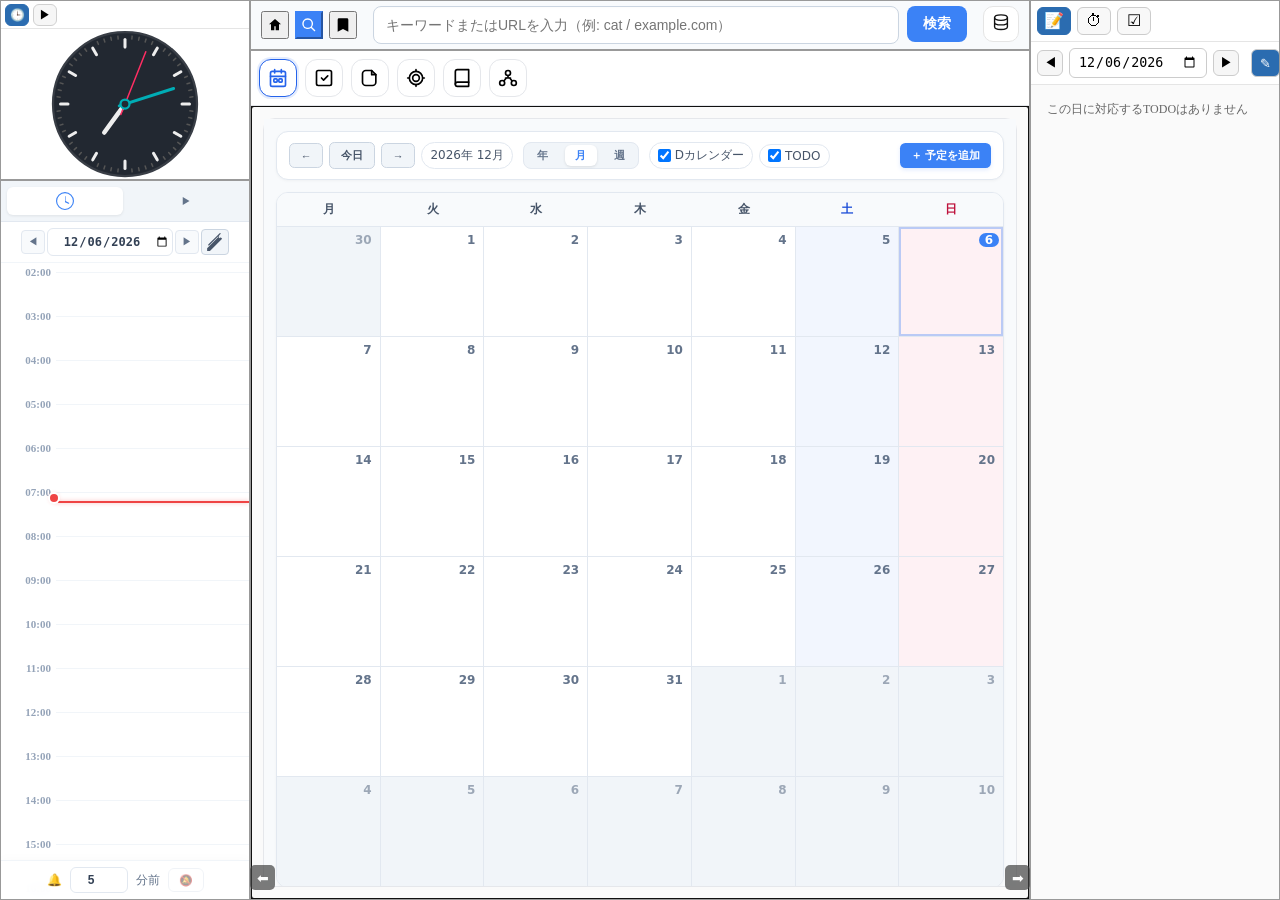
==== commit a1a609d6: "アイコン追加" ====
--- a/index.html
+++ b/index.html
@@ -3,7 +3,8 @@
 <html lang="ja">
 <head>
 <meta charset="utf-8"/>
-<title>🍄 WorkSpace 🍄</title>
+<title>DayBase</title>
+<link rel="icon" type="image/png" href="favicon.png">
 <meta content="width=device-width, initial-scale=1" name="viewport"/>
 
 <link href="./css/05-data-popover.css" rel="stylesheet"/>
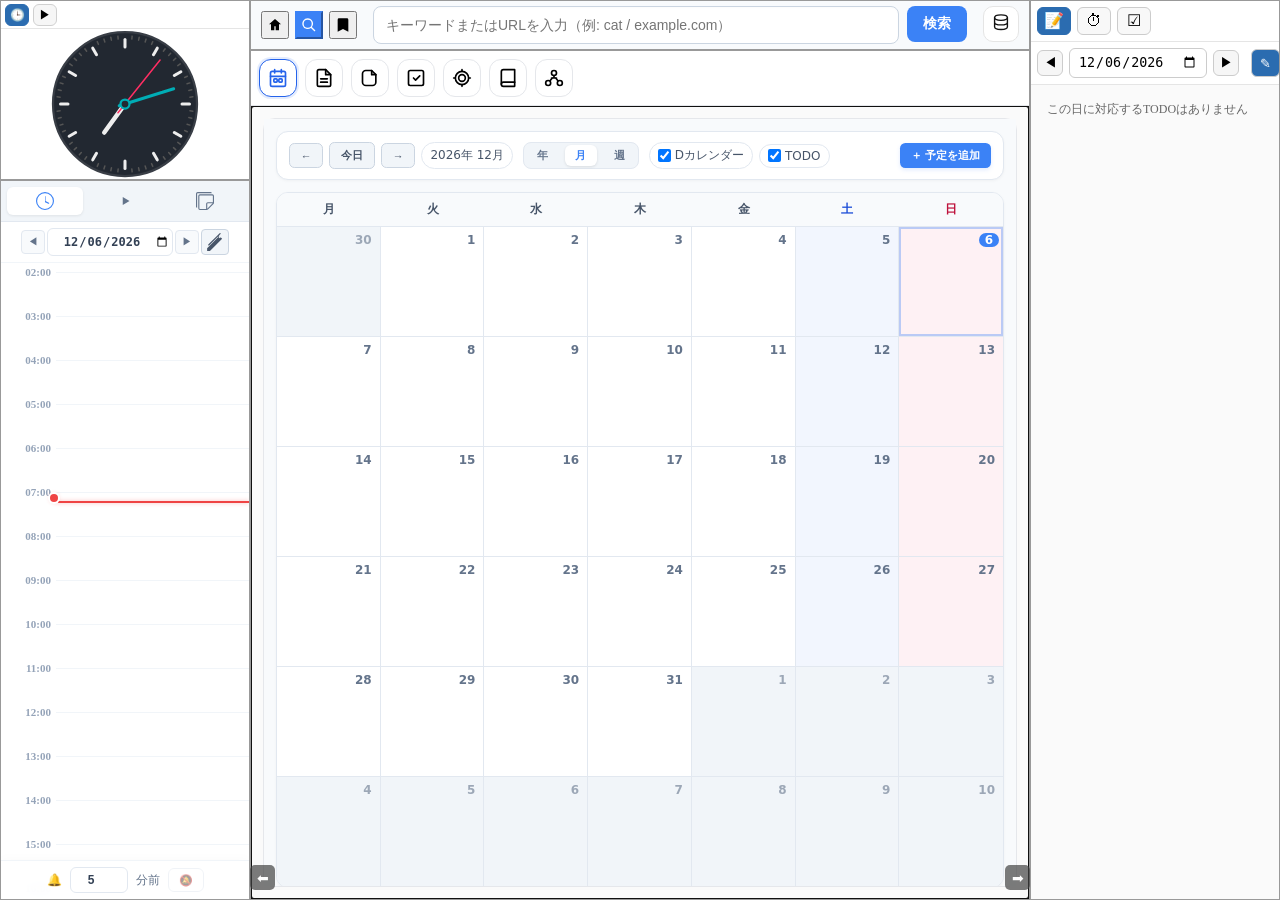
==== commit a38618c4: "クイックメモ機能追加" ====
--- a/index.html
+++ b/index.html
@@ -77,56 +77,74 @@
 </div>
 <!-- Bフレーム：タブ（動画ブックマーク / タイムスケジュール） -->
 <div class="frame" id="BFrame">
-<div class="b-tabs">
-<button class="b-tab" id="bTabSchedule" title="タイムスケジュール">
-<svg fill="currentColor" height="18" viewbox="0 0 16 16" width="18" xmlns="http://www.w3.org/2000/svg">
-<path d="M8 3.5a.5.5 0 0 1 .5.5v4l3 1.5a.5.5 0 0 1-.5.866L8 9V4a.5.5 0 0 1 .5-.5z"></path>
-<path d="M8 16A8 8 0 1 0 8 0a8 8 0 0 0 0 16zM1 8a7 7 0 1 1 14 0A7 7 0 0 1 1 8z"></path>
-</svg>
-</button>
-<button class="b-tab active" id="bTabVideos" title="動画ブックマーク">
-<svg fill="currentColor" height="18" viewbox="0 0 16 16" width="18" xmlns="http://www.w3.org/2000/svg">
-<path d="M6 4.5v7l6-3.5-6-3.5z"></path>
-</svg>
-</button>
-</div>
-<!-- 動画ブックマーク（Bフレームの中） -->
-<div class="b-panel show" id="bPanelVideos">
-<div class="vb-head">
-<span aria-label="動画ブックマーク" title="動画ブックマーク">🎬</span>
-<strong style="font-size:13px;">動画ブックマーク</strong>
-<button class="manage-btn" id="openVideoBmManager">管理を開く</button>
-</div>
-<div class="vb-list" id="bVideoList"></div>
-</div>
-<!-- タイムスケジュール（Bフレームの中） -->
-<div class="b-panel" id="bPanelSchedule">
-<div class="timeline-wrap">
-<div class="timeline-body">
-<div class="timeline-head">
-<button class="nav-day" id="tlPrev" title="前の日">◀</button>
-<input id="tlDate" type="date"/>
-<button class="nav-day" id="tlNext" title="次の日">▶</button>
-<div class="head-spacer"></div>
-<button class="open-schedule" id="openScheduleEditor" title="予定を入力">
-<svg fill="currentColor" height="18" viewbox="0 0 16 16" width="18" xmlns="http://www.w3.org/2000/svg">
-<path d="M12.854.146a.5.5 0 0 1 .11.638l-.057.07L2.707 11H2v-.707l10.146-10.147a.5.5 0 0 1 .708 0zM11.207 2L13 3.793 12.207 4.586 10.414 2.793 11.207 2zM1 13.5V16h2.5L14.354 5.146l-2.5-2.5L1 13.5z"></path>
-</svg>
-</button>
-</div>
-<div class="timeline-grid" id="tlGrid"><!-- JSで描画 --></div>
-<!-- 通知フッター（Bフレーム下部に固定） -->
-<div class="timeline-footer" id="tlFooter">
-<span aria-hidden="true" class="bell">🔔</span>
-<input id="notifyLead" max="120" min="0" step="1" title="何分前に通知するか" type="number" value="5"/>
-<span class="unit">分前</span>
-<button aria-pressed="true" class="primary" id="notifyToggle" title="通知のオン/オフ">🔔</button>
-</div>
-</div>
-</div>
-</div>
-</div>
-</div>
+    <div class="b-tabs">
+      <button class="b-tab" id="bTabSchedule" title="タイムスケジュール">
+        <svg fill="currentColor" height="18" viewbox="0 0 16 16" width="18" xmlns="http://www.w3.org/2000/svg">
+          <path d="M8 3.5a.5.5 0 0 1 .5.5v4l3 1.5a.5.5 0 0 1-.5.866L8 9V4a.5.5 0 0 1 .5-.5z"></path>
+          <path d="M8 16A8 8 0 1 0 8 0a8 8 0 0 0 0 16zM1 8a7 7 0 1 1 14 0A7 7 0 0 1 1 8z"></path>
+        </svg>
+      </button>
+      <button class="b-tab" id="bTabVideos" title="動画ブックマーク">
+        <svg fill="currentColor" height="18" viewbox="0 0 16 16" width="18" xmlns="http://www.w3.org/2000/svg">
+          <path d="M6 4.5v7l6-3.5-6-3.5z"></path>
+        </svg>
+      </button>
+      <button class="b-tab" id="bTabKeep" title="クイックメモ（付箋）">
+        <svg fill="currentColor" height="18" viewBox="0 0 16 16" width="18" xmlns="http://www.w3.org/2000/svg">
+          <path d="M1.5 0A1.5 1.5 0 0 0 0 1.5V13a1 1 0 0 0 1 1V1.5a.5.5 0 0 1 .5-.5H14a1 1 0 0 0-1-1H1.5z"></path>
+          <path d="M3.5 2A1.5 1.5 0 0 0 2 3.5v11A1.5 1.5 0 0 0 3.5 16h6.086a1.5 1.5 0 0 0 1.06-.44l4.915-4.914A1.5 1.5 0 0 0 16 9.586V3.5A1.5 1.5 0 0 0 14.5 2h-11zM3 3.5a.5.5 0 0 1 .5-.5h11a.5.5 0 0 1 .5.5V9h-4.5A1.5 1.5 0 0 0 9 10.5V15H3.5a.5.5 0 0 1-.5-.5v-11zm7 11.293V10.5a.5.5 0 0 1 .5-.5h4.293L10 14.793z"></path>
+        </svg>
+      </button>
+    </div>
+
+    <div class="b-panel" id="bPanelVideos" style="display:none;">
+      <div class="vb-head">
+        <span aria-label="動画ブックマーク" title="動画ブックマーク">🎬</span>
+        <strong style="font-size:13px;">動画ブックマーク</strong>
+        <button class="manage-btn" id="openVideoBmManager">管理を開く</button>
+      </div>
+      <div class="vb-list" id="bVideoList"></div>
+    </div>
+
+    <div class="b-panel" id="bPanelKeep" style="display:none; padding:10px; flex-direction:column; gap:10px; height:100%; box-sizing:border-box;">
+      <div style="font-size:13px; font-weight:bold; color:#333; display:flex; align-items:center; gap:6px; flex-shrink:0;">
+        <span>📝</span> クイックメモ
+      </div>
+      <textarea id="quickMemoInput" placeholder="とっさにメモしたいことを入力..." style="width:100%; height:80px; resize:vertical; padding:8px; border:1px solid #ccc; border-radius:6px; font-size:13px; box-sizing:border-box; flex-shrink:0;"></textarea>
+      <div style="display:flex; justify-content:flex-end; flex-shrink:0;">
+        <button id="btnKeepMemo" style="padding:6px 12px; background:#2b6cb0; color:white; border:none; border-radius:4px; font-size:12px; cursor:pointer;">キープ</button>
+      </div>
+      <div style="font-size:11px; color:#666; margin-top:4px; border-bottom:1px solid #eee; padding-bottom:4px; flex-shrink:0;">キープ中の付箋</div>
+      <div id="quickMemoList" style="flex:1; overflow-y:auto; display:flex; flex-direction:column; gap:8px; min-height:0;">
+        </div>
+    </div>
+
+    <div class="b-panel" id="bPanelSchedule" style="display:none;">
+      <div class="timeline-wrap">
+        <div class="timeline-body">
+          <div class="timeline-head">
+            <button class="nav-day" id="tlPrev" title="前の日">◀</button>
+            <input id="tlDate" type="date"/>
+            <button class="nav-day" id="tlNext" title="次の日">▶</button>
+            <div class="head-spacer"></div>
+            <button class="open-schedule" id="openScheduleEditor" title="予定を入力">
+              <svg fill="currentColor" height="18" viewbox="0 0 16 16" width="18" xmlns="http://www.w3.org/2000/svg">
+                <path d="M12.854.146a.5.5 0 0 1 .11.638l-.057.07L2.707 11H2v-.707l10.146-10.147a.5.5 0 0 1 .708 0zM11.207 2L13 3.793 12.207 4.586 10.414 2.793 11.207 2zM1 13.5V16h2.5L14.354 5.146l-2.5-2.5L1 13.5z"></path>
+              </svg>
+            </button>
+          </div>
+          <div class="timeline-grid" id="tlGrid"></div>
+          <div class="timeline-footer" id="tlFooter">
+            <span aria-hidden="true" class="bell">🔔</span>
+            <input id="notifyLead" max="120" min="0" step="1" title="何分前に通知するか" type="number" value="5"/>
+            <span class="unit">分前</span>
+            <button aria-pressed="true" class="primary" id="notifyToggle" title="通知のオン/オフ">🔔</button>
+          </div>
+        </div>
+      </div>
+    </div>
+  </div> </div>
+
 <!-- 中央（C/D） -->
 <div class="center">
 <!-- C：検索/ブックマーク -->
